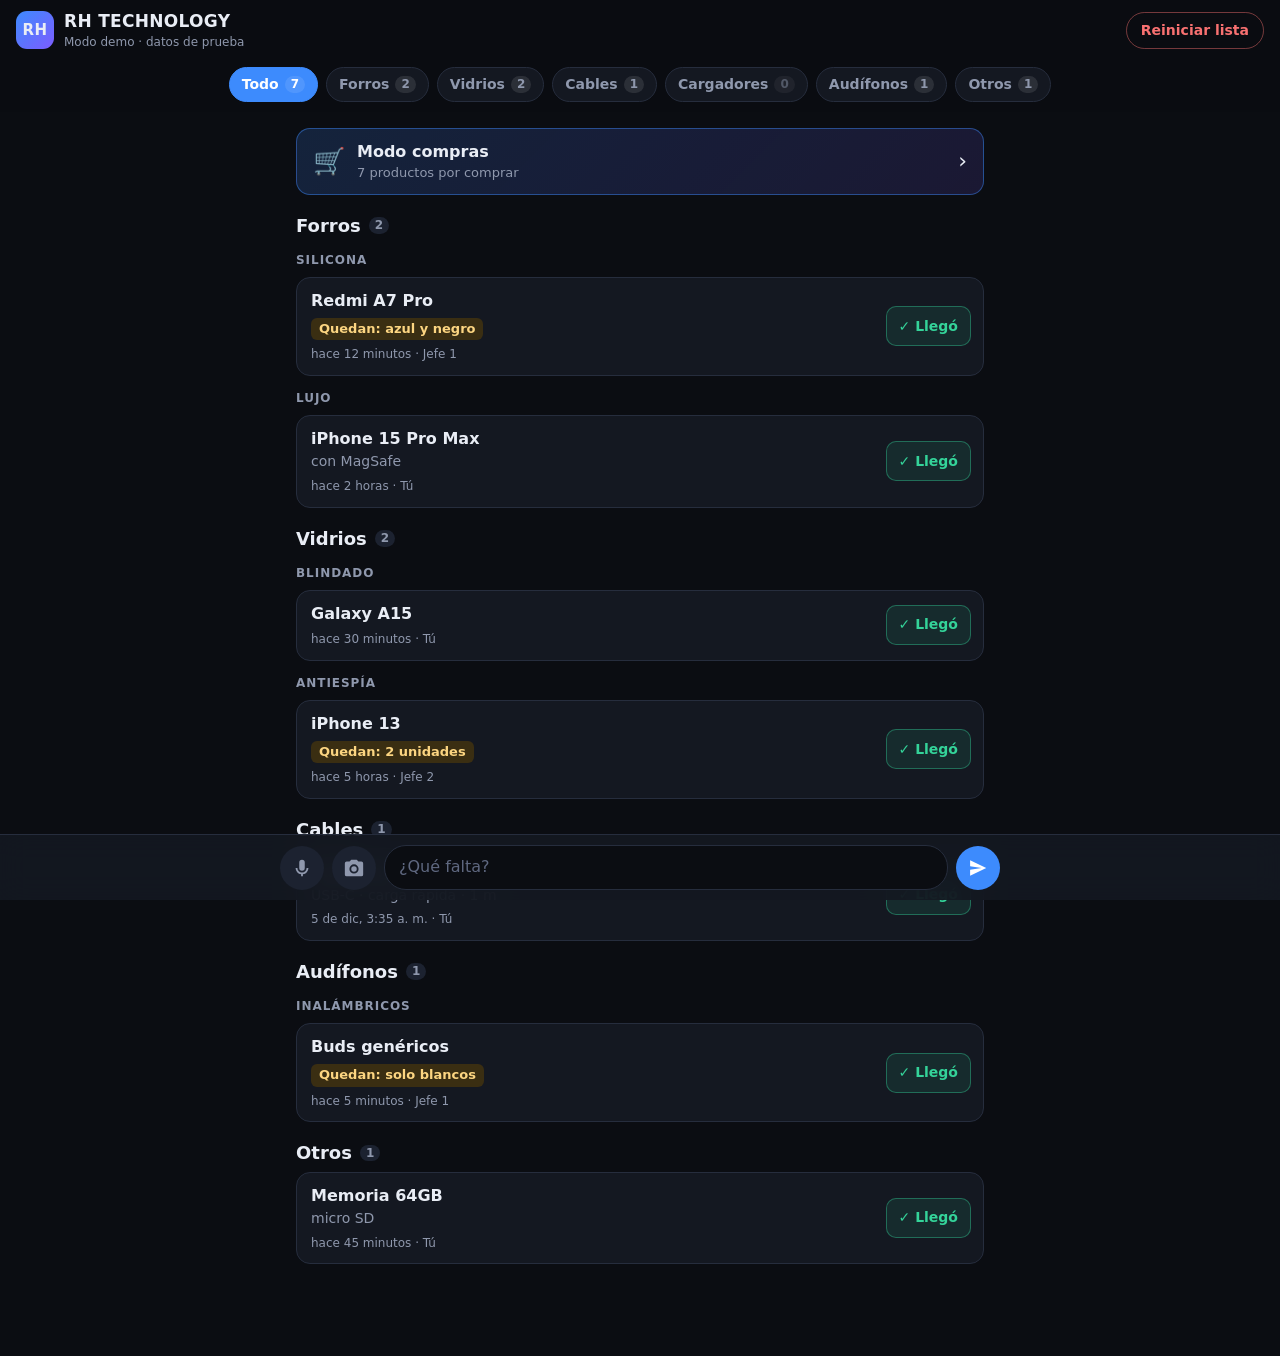
==== index.html @ 038ed88f "Fase 5: PWA instalable y publicación en GitHub Pages - manifest.json, iconos (192, 512, maskable, ap" ====
<!doctype html>
<html lang="es">
<head>
  <meta charset="utf-8">
  <!-- viewport-fit=cover permite usar toda la pantalla del iPhone (con notch) -->
  <meta name="viewport" content="width=device-width, initial-scale=1, viewport-fit=cover">
  <meta name="description" content="Lista de productos faltantes de RH TECHNOLOGY, Corozal (Sucre).">
  <meta name="theme-color" content="#0b0d12">
  <meta name="color-scheme" content="dark">
  <title>RH Faltantes</title>

  <!-- PWA: instalable en Android y en iPhone ("Agregar a pantalla de inicio") -->
  <link rel="manifest" href="manifest.json">
  <link rel="icon" href="icons/icono.svg" type="image/svg+xml">
  <link rel="apple-touch-icon" href="icons/apple-touch-icon.png">
  <meta name="mobile-web-app-capable" content="yes">
  <meta name="apple-mobile-web-app-capable" content="yes">
  <meta name="apple-mobile-web-app-title" content="RH Faltantes">
  <!-- Barra de estado transparente: el contenido llega hasta arriba (por eso usamos safe-area) -->
  <meta name="apple-mobile-web-app-status-bar-style" content="black-translucent">

  <link rel="stylesheet" href="css/styles.css">
</head>
<body data-vista="cargando" data-modo="lista">
  <!-- ───────── Pantalla de carga ───────── -->
  <div class="vista vista-cargando" aria-label="Cargando">
    <span class="marca-logo marca-logo-grande" aria-hidden="true">RH</span>
  </div>

  <!-- ───────── Pantalla de login ───────── -->
  <section class="vista vista-login" aria-labelledby="login-titulo">
    <form id="form-login" class="login-caja" novalidate>
      <span class="marca-logo marca-logo-grande" aria-hidden="true">RH</span>
      <h1 id="login-titulo" class="login-titulo">RH TECHNOLOGY</h1>
      <p class="login-sub">Lista de faltantes · Corozal, Sucre</p>

      <label class="campo">
        <span>Correo</span>
        <input type="email" id="login-email" autocomplete="username" inputmode="email"
               autocapitalize="none" spellcheck="false" required>
      </label>
      <label class="campo">
        <span>Contraseña</span>
        <input type="password" id="login-password" autocomplete="current-password" required>
      </label>

      <p id="login-error" class="login-error" role="alert"></p>
      <button type="submit" id="btn-login" class="btn btn-principal">Entrar</button>
    </form>
  </section>

  <!-- ───────── App ───────── -->
  <div class="vista vista-app">
  <!-- ───────── Encabezado (lista) ───────── -->
  <header class="encabezado encabezado-lista">
    <div class="marca">
      <span class="marca-logo" aria-hidden="true">RH</span>
      <div>
        <h1 class="marca-nombre">RH TECHNOLOGY</h1>
        <p class="marca-sub">
          <span id="usuario-nombre">Corozal, Sucre</span>
          <button type="button" id="btn-salir" class="btn-enlace" hidden>· Salir</button>
        </p>
      </div>
    </div>
    <button type="button" id="btn-reiniciar" class="btn btn-peligro-suave">
      Reiniciar lista
    </button>
  </header>

  <!-- ───────── Encabezado (modo compras) ───────── -->
  <header class="encabezado encabezado-compras">
    <div class="compras-titulo">
      <h1 class="marca-nombre">🛒 Modo compras</h1>
      <p class="marca-sub" id="compras-progreso" aria-live="polite"></p>
    </div>
    <button type="button" id="btn-terminar" class="btn btn-principal">Terminar</button>
    <div class="progreso" aria-hidden="true"><div class="progreso-barra" id="compras-barra"></div></div>
  </header>

  <!-- ───────── Pestañas de categorías (se llenan desde JS) ───────── -->
  <nav class="pestanas" id="pestanas" role="tablist" aria-label="Categorías"></nav>

  <!-- ───────── Lista de faltantes ───────── -->
  <main id="lista" class="lista" role="tabpanel" aria-live="polite"></main>

  <!-- ───────── Barra inferior para enviar ───────── -->
  <form id="barra" class="barra" autocomplete="off">
    <button type="button" id="btn-audio" class="btn-icono" aria-label="Grabar audio">
      <svg viewBox="0 0 24 24" aria-hidden="true"><path d="M12 15a3 3 0 0 0 3-3V6a3 3 0 1 0-6 0v6a3 3 0 0 0 3 3Zm5-3a5 5 0 0 1-10 0H5a7 7 0 0 0 6 6.92V21h2v-2.08A7 7 0 0 0 19 12h-2Z"/></svg>
    </button>

    <!-- El input de archivo va oculto; el <label> funciona como botón -->
    <button type="button" id="btn-cancelar-audio" class="btn-icono btn-cancelar" aria-label="Cancelar audio" hidden>
      <svg viewBox="0 0 24 24" aria-hidden="true"><path d="M18.3 5.7 12 12l6.3 6.3-1.4 1.4L10.6 13.4 4.3 19.7 2.9 18.3 9.2 12 2.9 5.7 4.3 4.3l6.3 6.3 6.3-6.3z"/></svg>
    </button>

    <label class="btn-icono" for="input-foto" id="btn-foto" aria-label="Tomar foto">
      <svg viewBox="0 0 24 24" aria-hidden="true"><path d="M9 3 7.17 5H4a2 2 0 0 0-2 2v12a2 2 0 0 0 2 2h16a2 2 0 0 0 2-2V7a2 2 0 0 0-2-2h-3.17L15 3H9Zm3 15a5 5 0 1 1 0-10 5 5 0 0 1 0 10Zm0-2a3 3 0 1 0 0-6 3 3 0 0 0 0 6Z"/></svg>
    </label>
    <input type="file" id="input-foto" accept="image/*" capture="environment" hidden>

    <label for="texto" class="solo-lectores">¿Qué falta?</label>
    <textarea id="texto" class="barra-texto" rows="1" enterkeyhint="send"
              placeholder="¿Qué falta?"></textarea>

    <button type="submit" id="btn-enviar" class="btn-icono btn-enviar" aria-label="Enviar">
      <svg viewBox="0 0 24 24" aria-hidden="true"><path d="M3.4 20.4 21 12 3.4 3.6 3.4 10l12.6 2-12.6 2z"/></svg>
    </button>
  </form>
  </div>

  <!-- ───────── Modal de confirmación propio (no usamos confirm()) ───────── -->
  <dialog id="modal" class="modal" aria-labelledby="modal-titulo" aria-describedby="modal-mensaje">
    <form method="dialog" class="modal-caja">
      <h2 id="modal-titulo" class="modal-titulo"></h2>
      <p id="modal-mensaje" class="modal-mensaje"></p>
      <div class="modal-botones">
        <button value="cancelar" class="btn btn-secundario" autofocus>Cancelar</button>
        <button value="aceptar" class="btn btn-peligro" id="modal-aceptar">Aceptar</button>
      </div>
    </form>
  </dialog>

  <!-- Mensajes cortos (toasts). aria-live hace que los lectores de pantalla los lean -->
  <div id="toast" class="toast" role="status" aria-live="polite"></div>

  <script type="module" src="js/app.js"></script>
</body>
</html>
---- css/styles.css ----
/* ─────────────────────────────────────────────────────────────
   RH TECHNOLOGY · Faltantes
   Mobile-first: los estilos base son para celular; los @media
   de abajo solo ajustan pantallas más grandes.
   ───────────────────────────────────────────────────────────── */

/* 1. Variables de diseño (tokens) ------------------------------ */
:root {
  --fondo: #0b0d12;
  --superficie: #141821;
  --superficie-2: #1c2230;
  --borde: #262d3d;
  --texto: #e9edf5;
  --texto-suave: #8f98ad;
  --acento: #3d8bfd;
  --acento-texto: #ffffff;
  --exito: #34d399;
  --peligro: #f87171;
  --aviso-fondo: #3a2e12;
  --aviso-texto: #fcd581;

  --radio: 14px;
  --radio-sm: 10px;
  --sombra: 0 8px 24px rgb(0 0 0 / 0.35);

  /* Zonas seguras del iPhone (notch y barra de inicio) */
  --seguro-arriba: env(safe-area-inset-top, 0px);
  --seguro-abajo: env(safe-area-inset-bottom, 0px);
  --seguro-izq: env(safe-area-inset-left, 0px);
  --seguro-der: env(safe-area-inset-right, 0px);
  --margen-x: 16px;

  --alto-barra: 64px;
  color-scheme: dark;
}

/* 2. Base ------------------------------------------------------ */
*, *::before, *::after { box-sizing: border-box; }

html { -webkit-text-size-adjust: 100%; }

body {
  margin: 0;
  min-height: 100dvh;
  background: var(--fondo);
  color: var(--texto);
  font-family: system-ui, -apple-system, "Segoe UI", Roboto, sans-serif;
  font-size: 16px;
  line-height: 1.4;
  -webkit-tap-highlight-color: transparent;
}

button, input, textarea { font: inherit; color: inherit; }
button { cursor: pointer; }
svg { width: 22px; height: 22px; fill: currentColor; }

:focus-visible { outline: 2px solid var(--acento); outline-offset: 2px; }

.solo-lectores {
  position: absolute; width: 1px; height: 1px; padding: 0; margin: -1px;
  overflow: hidden; clip: rect(0 0 0 0); white-space: nowrap; border: 0;
}

/* Vistas: solo se muestra la que indica <body data-vista="..."> */
.vista { display: none; }
body[data-vista="cargando"] .vista-cargando,
body[data-vista="login"] .vista-login { display: grid; }
body[data-vista="app"] .vista-app { display: block; }

.vista-cargando { min-height: 100dvh; place-items: center; }
.vista-cargando .marca-logo { animation: latir 1.2s ease-in-out infinite; }
@keyframes latir { 50% { opacity: 0.5; transform: scale(0.94); } }

/* 3. Botones --------------------------------------------------- */
.btn {
  border: 1px solid transparent;
  border-radius: 999px;
  padding: 8px 14px;
  font-size: 14px;
  font-weight: 600;
  background: var(--superficie-2);
  transition: transform 0.1s, background 0.2s;
}
.btn:active { transform: scale(0.97); }
.btn-secundario { background: var(--superficie-2); border-color: var(--borde); }
.btn-principal { background: var(--acento); color: var(--acento-texto); }
.btn-principal:disabled { opacity: 0.6; }
.btn-enlace {
  padding: 0; border: 0; background: none;
  color: var(--acento); font-size: inherit; font-weight: 600;
}
.btn-peligro { background: var(--peligro); color: #1a0505; }
.btn-peligro-suave {
  background: transparent;
  border-color: rgb(248 113 113 / 0.45);
  color: var(--peligro);
}

.btn-icono {
  flex: none;
  display: grid;
  place-items: center;
  width: 44px;               /* 44px = tamaño táctil mínimo recomendado por Apple */
  height: 44px;
  border: 0;
  border-radius: 50%;
  background: var(--superficie-2);
  color: var(--texto-suave);
  cursor: pointer;
}
.btn-icono:active { transform: scale(0.94); }
.btn-enviar { background: var(--acento); color: var(--acento-texto); }
.btn-enviar:disabled { opacity: 0.5; }
.btn-enviar.cargando svg { animation: girar 0.9s linear infinite; }

@keyframes girar { to { transform: rotate(360deg); } }

/* 4. Encabezado ------------------------------------------------ */
.encabezado {
  position: sticky;
  top: 0;
  z-index: 10;
  display: flex;
  align-items: center;
  justify-content: space-between;
  gap: 12px;
  padding: calc(10px + var(--seguro-arriba))
           calc(var(--margen-x) + var(--seguro-der))
           10px
           calc(var(--margen-x) + var(--seguro-izq));
  background: rgb(11 13 18 / 0.88);
  backdrop-filter: blur(12px);
  -webkit-backdrop-filter: blur(12px);
}

.marca { display: flex; align-items: center; gap: 10px; min-width: 0; }
.marca-logo {
  display: grid; place-items: center;
  width: 38px; height: 38px; flex: none;
  border-radius: 11px;
  background: linear-gradient(135deg, #3d8bfd, #7c5cff);
  font-weight: 800; font-size: 15px; letter-spacing: 0.5px;
}
.marca-nombre { margin: 0; font-size: 17px; font-weight: 800; letter-spacing: 0.3px; }
.marca-sub { margin: 0; font-size: 12px; color: var(--texto-suave); }

/* Login ------------------------------------------------------- */
.vista-login {
  min-height: 100dvh;
  place-items: center;
  padding: calc(24px + var(--seguro-arriba)) calc(var(--margen-x) + var(--seguro-der))
           calc(24px + var(--seguro-abajo)) calc(var(--margen-x) + var(--seguro-izq));
}
.login-caja {
  display: grid;
  gap: 14px;
  width: min(100%, 360px);
  justify-items: center;
  text-align: center;
}
.marca-logo-grande { width: 64px; height: 64px; border-radius: 18px; font-size: 24px; }
.login-titulo { margin: 4px 0 0; font-size: 24px; letter-spacing: 0.4px; }
.login-sub { margin: -8px 0 8px; color: var(--texto-suave); }
.campo { display: grid; gap: 6px; width: 100%; text-align: left; font-size: 14px; color: var(--texto-suave); }
.campo input {
  width: 100%;
  min-height: 48px;
  padding: 0 14px;
  border: 1px solid var(--borde);
  border-radius: 12px;
  background: var(--superficie);
  color: var(--texto);
  font-size: 16px;
}
.campo input:focus { border-color: var(--acento); outline: none; }
.login-error { min-height: 1.4em; margin: 0; color: var(--peligro); font-size: 14px; }
.login-caja .btn-principal { width: 100%; min-height: 48px; font-size: 16px; border-radius: 12px; }

/* 5. Pestañas -------------------------------------------------- */
.pestanas {
  position: sticky;
  top: calc(58px + var(--seguro-arriba));
  z-index: 9;
  display: flex;
  gap: 8px;
  overflow-x: auto;
  padding: 6px calc(var(--margen-x) + var(--seguro-der)) 10px calc(var(--margen-x) + var(--seguro-izq));
  background: rgb(11 13 18 / 0.88);
  backdrop-filter: blur(12px);
  -webkit-backdrop-filter: blur(12px);
  scrollbar-width: none;
  scroll-snap-type: x proximity;
}
.pestanas::-webkit-scrollbar { display: none; }

.pestana {
  flex: none;
  display: flex;
  align-items: center;
  gap: 6px;
  padding: 7px 12px;
  border: 1px solid var(--borde);
  border-radius: 999px;
  background: var(--superficie);
  color: var(--texto-suave);
  font-size: 14px;
  font-weight: 600;
  scroll-snap-align: start;
}
.pestana[aria-selected="true"] {
  background: var(--acento);
  border-color: var(--acento);
  color: var(--acento-texto);
}
.contador {
  min-width: 20px;
  padding: 0 6px;
  border-radius: 999px;
  background: rgb(255 255 255 / 0.1);
  font-size: 12px;
  text-align: center;
}
.contador.vacio { opacity: 0.5; }

/* 6. Lista y tarjetas ----------------------------------------- */
.lista {
  padding: 4px calc(var(--margen-x) + var(--seguro-der))
           calc(var(--alto-barra) + var(--seguro-abajo) + 28px)
           calc(var(--margen-x) + var(--seguro-izq));
  max-width: 720px;
  margin: 0 auto;
}

.seccion { margin-top: 18px; }
.seccion-titulo {
  display: flex; align-items: center; gap: 8px;
  margin: 0 0 6px;
  font-size: 18px;
}
.seccion-titulo .contador { background: var(--superficie-2); color: var(--texto-suave); }

.grupo-titulo {
  margin: 14px 0 8px;
  font-size: 12px;
  font-weight: 700;
  letter-spacing: 0.08em;
  text-transform: uppercase;
  color: var(--texto-suave);
}

.tarjetas { display: grid; gap: 10px; margin: 0; padding: 0; list-style: none; }

.tarjeta {
  display: flex;
  align-items: center;
  gap: 12px;
  padding: 12px 12px 12px 14px;
  border: 1px solid var(--borde);
  border-radius: var(--radio);
  background: var(--superficie);
}
.tarjeta.nueva { animation: aparecer 0.3s ease-out; }
.tarjeta.saliendo { animation: salir 0.25s ease-in forwards; }

.tarjeta-info { flex: 1; min-width: 0; }
.tarjeta-modelo { margin: 0; font-size: 16px; font-weight: 700; overflow-wrap: anywhere; }
.tarjeta-detalle { margin: 2px 0 0; color: var(--texto-suave); font-size: 14px; overflow-wrap: anywhere; }
.etiqueta-quedan {
  display: inline-block;
  margin-top: 6px;
  padding: 2px 8px;
  border-radius: 6px;
  background: var(--aviso-fondo);
  color: var(--aviso-texto);
  font-size: 13px;
  font-weight: 600;
}
.tarjeta-meta { margin: 6px 0 0; color: var(--texto-suave); font-size: 12px; }

.btn-llego {
  flex: none;
  min-height: 40px;
  padding: 0 12px;
  border: 1px solid rgb(52 211 153 / 0.4);
  border-radius: var(--radio-sm);
  background: rgb(52 211 153 / 0.1);
  color: var(--exito);
  font-weight: 700;
  font-size: 14px;
}
.btn-llego:active { background: rgb(52 211 153 / 0.25); }

@keyframes aparecer { from { opacity: 0; transform: translateY(6px); } }
@keyframes salir { to { opacity: 0; transform: translateX(40px); } }

/* Estado vacío */
.vacio-estado {
  display: grid;
  justify-items: center;
  gap: 6px;
  margin-top: 12vh;
  padding: 0 24px;
  text-align: center;
  color: var(--texto-suave);
}
.vacio-icono { font-size: 52px; line-height: 1; }
.vacio-titulo { margin: 8px 0 0; color: var(--texto); font-size: 20px; }
.vacio-texto { margin: 0; max-width: 32ch; }

/* Etiquetas de estado */
.etiqueta + .etiqueta { margin-left: 6px; }
.etiqueta-comprado, .etiqueta-no-hay {
  display: inline-block;
  margin-top: 6px;
  padding: 2px 8px;
  border-radius: 6px;
  font-size: 13px;
  font-weight: 600;
}
.etiqueta-comprado { background: rgb(52 211 153 / 0.14); color: var(--exito); }
.etiqueta-no-hay { background: rgb(248 113 113 / 0.14); color: var(--peligro); }
.tarjeta.es-comprado { border-color: rgb(52 211 153 / 0.35); }

/* Botón grande para entrar al modo compras */
.btn-ir-compras {
  display: flex;
  align-items: center;
  gap: 12px;
  width: 100%;
  margin-top: 12px;
  padding: 12px 16px;
  border: 1px solid rgb(61 139 253 / 0.45);
  border-radius: var(--radio);
  background: linear-gradient(135deg, rgb(61 139 253 / 0.18), rgb(124 92 255 / 0.14));
  text-align: left;
  font-size: 22px;
}
.btn-ir-compras-icono { font-size: 26px; }
.btn-ir-compras-texto { flex: 1; display: grid; }
.btn-ir-compras-texto strong { font-size: 16px; }
.btn-ir-compras-texto small { font-size: 13px; color: var(--texto-suave); }

/* 7. Modo compras ---------------------------------------------- */
.encabezado-compras { display: none; flex-wrap: wrap; }
body[data-modo="compras"] .encabezado-lista,
body[data-modo="compras"] .pestanas,
body[data-modo="compras"] .barra { display: none; }
body[data-modo="compras"] .encabezado-compras { display: flex; }
body[data-modo="compras"] .lista { padding-bottom: calc(32px + var(--seguro-abajo)); }

.compras-titulo { min-width: 0; }
.encabezado-compras .btn-principal { padding: 10px 18px; font-size: 15px; }
.progreso {
  flex-basis: 100%;
  height: 6px;
  border-radius: 999px;
  background: var(--superficie-2);
  overflow: hidden;
}
.progreso-barra {
  width: 0;
  height: 100%;
  border-radius: inherit;
  background: var(--exito);
  transition: width 0.3s;
}

.tarjeta-compra { flex-wrap: wrap; }
.botones-compra { display: flex; gap: 8px; width: 100%; }
.btn-comprado, .btn-no-hay {
  flex: 1;
  min-height: 46px;
  border-radius: var(--radio-sm);
  font-weight: 700;
  font-size: 15px;
}
.btn-comprado { border: 0; background: var(--exito); color: #04261a; }
.btn-no-hay { border: 1px solid rgb(248 113 113 / 0.5); background: transparent; color: var(--peligro); }
.btn-comprado:active, .btn-no-hay:active { transform: scale(0.97); }

.seccion-resuelta .tarjeta { opacity: 0.75; }
.resuelta-carrito .seccion-titulo { color: var(--exito); }
.resuelta-no-hay .seccion-titulo { color: var(--peligro); }
.btn-deshacer {
  flex: none;
  min-height: 40px;
  padding: 0 12px;
  border: 1px solid var(--borde);
  border-radius: var(--radio-sm);
  background: var(--superficie-2);
  color: var(--texto-suave);
  font-weight: 600;
  font-size: 14px;
}
.vacio-compras { margin-top: 8vh; }

/* 8. Barra inferior ------------------------------------------- */
.barra {
  position: fixed;
  left: 0; right: 0; bottom: 0;
  z-index: 20;
  display: flex;
  align-items: flex-end;
  gap: 8px;
  padding: 10px calc(12px + var(--seguro-der)) calc(10px + var(--seguro-abajo)) calc(12px + var(--seguro-izq));
  border-top: 1px solid var(--borde);
  background: rgb(20 24 33 / 0.92);
  backdrop-filter: blur(14px);
  -webkit-backdrop-filter: blur(14px);
}
.barra-texto {
  flex: 1;
  min-width: 0;
  min-height: 44px;
  max-height: 120px;
  padding: 11px 14px;
  border: 1px solid var(--borde);
  border-radius: 22px;
  background: var(--fondo);
  font-size: 16px;            /* 16px evita el zoom automático de Safari en iPhone */
  line-height: 1.3;
  resize: none;
}
.barra-texto::placeholder { color: #5f6880; }

/* Grabando audio: el micrófono se pone rojo y late */
body.grabando #btn-audio {
  background: var(--peligro);
  color: #1a0505;
  animation: halo 1.2s ease-out infinite;
}
@keyframes halo {
  from { box-shadow: 0 0 0 0 rgb(248 113 113 / 0.6); }
  to { box-shadow: 0 0 0 12px rgb(248 113 113 / 0); }
}
body.grabando #btn-foto { display: none; }
body.grabando .barra-texto::placeholder { color: var(--peligro); }
.btn-cancelar[hidden] { display: none; }

/* 9. Modal ----------------------------------------------------- */
.modal {
  width: min(92vw, 380px);
  padding: 0;
  border: 1px solid var(--borde);
  border-radius: 18px;
  background: var(--superficie);
  color: var(--texto);
  box-shadow: var(--sombra);
}
.modal::backdrop { background: rgb(0 0 0 / 0.6); backdrop-filter: blur(2px); }
.modal[open] { animation: aparecer 0.2s ease-out; }
.modal-caja { padding: 20px; }
.modal-titulo { margin: 0 0 6px; font-size: 19px; }
.modal-mensaje { margin: 0 0 20px; color: var(--texto-suave); }
.modal-botones { display: flex; gap: 10px; justify-content: flex-end; }
.modal-botones .btn { padding: 10px 18px; font-size: 15px; }

/* 10. Toast ----------------------------------------------------- */
.toast {
  position: fixed;
  left: 50%;
  bottom: calc(var(--alto-barra) + var(--seguro-abajo) + 18px);
  z-index: 30;
  max-width: min(92vw, 460px);
  padding: 10px 16px;
  border: 1px solid var(--borde);
  border-radius: 12px;
  background: var(--superficie-2);
  box-shadow: var(--sombra);
  font-size: 14px;
  opacity: 0;
  pointer-events: none;
  transform: translate(-50%, 10px);
  transition: opacity 0.2s, transform 0.2s;
}
.toast.visible { opacity: 1; transform: translate(-50%, 0); }

/* 11. Pantallas grandes ---------------------------------------- */
@media (min-width: 720px) {
  .pestanas { justify-content: center; }
  .barra { padding-left: calc(50% - 360px); padding-right: calc(50% - 360px); }
}

/* Respeta a quien desactiva animaciones en su teléfono */
@media (prefers-reduced-motion: reduce) {
  *, *::before, *::after { animation: none !important; transition: none !important; }
}
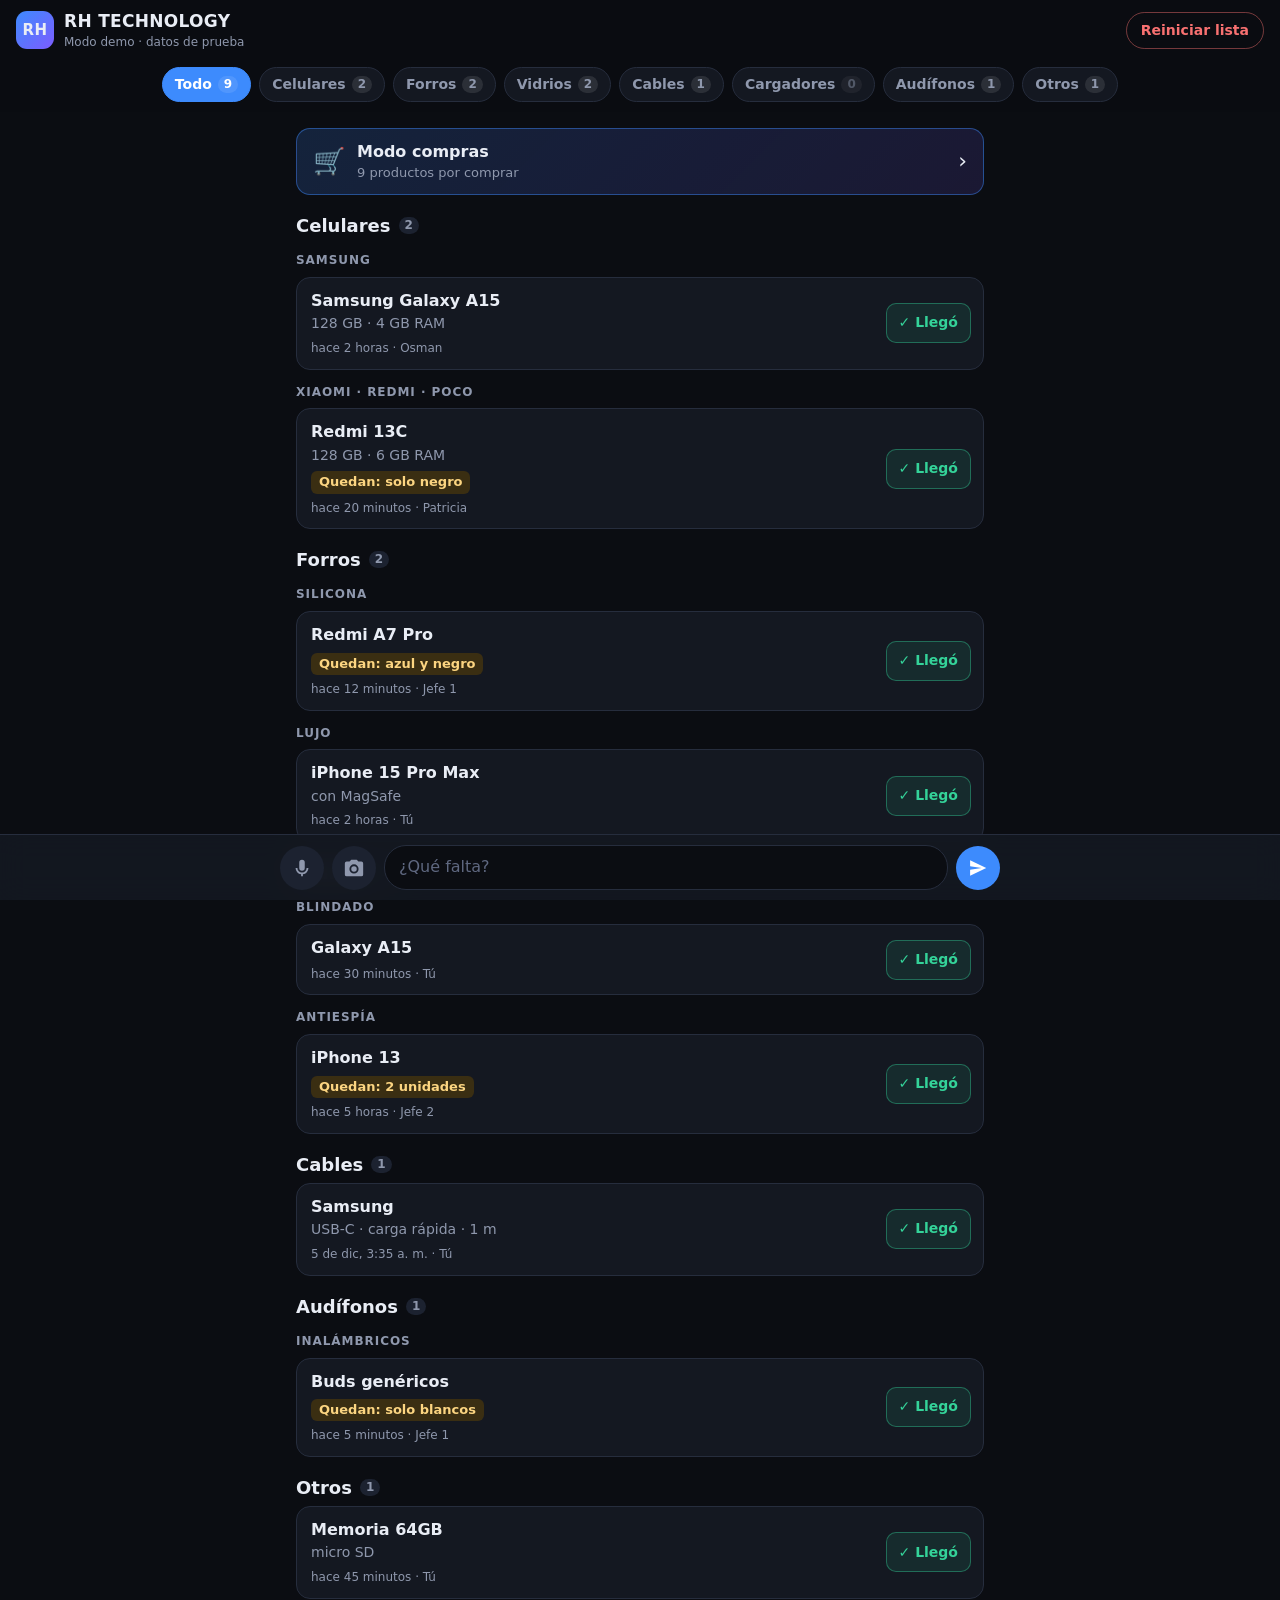
==== commit 37f206e8: "Confirmación en "Llegó" y Modo compras con "Guardar cambios" - "✓ Llegó" pide confirmación antes de " ====
--- a/index.html
+++ b/index.html
@@ -110,6 +110,12 @@
   </form>
   </div>
 
+  <!-- ───────── Barra inferior del Modo compras ───────── -->
+  <div class="barra-compras">
+    <span id="compras-sin-guardar" class="barra-compras-texto" aria-live="polite"></span>
+    <button type="button" id="btn-guardar-compras" class="btn btn-exito" disabled>Guardar cambios</button>
+  </div>
+
   <!-- ───────── Modal de confirmación propio (no usamos confirm()) ───────── -->
   <dialog id="modal" class="modal" aria-labelledby="modal-titulo" aria-describedby="modal-mensaje">
     <form method="dialog" class="modal-caja">
--- a/css/styles.css
+++ b/css/styles.css
@@ -340,13 +340,43 @@
 .btn-ir-compras-texto strong { font-size: 16px; }
 .btn-ir-compras-texto small { font-size: 13px; color: var(--texto-suave); }
 
+/* Aviso de instalar */
+.aviso-instalar {
+  display: flex;
+  align-items: stretch;
+  margin-top: 12px;
+  border: 1px solid rgb(52 211 153 / 0.4);
+  border-radius: var(--radio);
+  background: rgb(52 211 153 / 0.08);
+}
+.aviso-instalar-boton {
+  flex: 1;
+  display: flex;
+  align-items: center;
+  gap: 12px;
+  padding: 12px 4px 12px 16px;
+  border: 0;
+  background: none;
+  text-align: left;
+}
+.aviso-instalar-icono { font-size: 26px; }
+.aviso-instalar-cerrar {
+  width: 44px;
+  border: 0;
+  background: none;
+  color: var(--texto-suave);
+  font-size: 16px;
+}
+.modal-mensaje { white-space: pre-line; }
+.modal-botones button[hidden] { display: none; }
+
 /* 7. Modo compras ---------------------------------------------- */
 .encabezado-compras { display: none; flex-wrap: wrap; }
 body[data-modo="compras"] .encabezado-lista,
 body[data-modo="compras"] .pestanas,
 body[data-modo="compras"] .barra { display: none; }
 body[data-modo="compras"] .encabezado-compras { display: flex; }
-body[data-modo="compras"] .lista { padding-bottom: calc(32px + var(--seguro-abajo)); }
+body[data-modo="compras"] .lista { padding-bottom: calc(96px + var(--seguro-abajo)); }
 
 .compras-titulo { min-width: 0; }
 .encabezado-compras .btn-principal { padding: 10px 18px; font-size: 15px; }
@@ -374,8 +404,37 @@
   font-weight: 700;
   font-size: 15px;
 }
-.btn-comprado { border: 0; background: var(--exito); color: #04261a; }
+.btn-comprado { border: 1px solid rgb(52 211 153 / 0.5); background: transparent; color: var(--exito); }
 .btn-no-hay { border: 1px solid rgb(248 113 113 / 0.5); background: transparent; color: var(--peligro); }
+/* Botón marcado (aria-pressed): relleno. Tocar de nuevo lo desmarca */
+.btn-comprado[aria-pressed="true"] { background: var(--exito); border-color: var(--exito); color: #04261a; }
+.btn-no-hay[aria-pressed="true"] { background: var(--peligro); border-color: var(--peligro); color: #1a0505; }
+.tarjeta.marca-comprado { border-color: rgb(52 211 153 / 0.6); background: rgb(52 211 153 / 0.07); }
+.tarjeta.marca-no-hay { border-color: rgb(248 113 113 / 0.6); background: rgb(248 113 113 / 0.07); }
+.etiqueta-sin-guardar {
+  display: inline-block; margin: 0 0 4px; padding: 2px 8px; border-radius: 6px;
+  background: rgb(61 139 253 / 0.15); color: var(--acento); font-size: 12px; font-weight: 700;
+}
+.tarjeta-compra > .etiqueta { margin-left: 0; }
+
+/* Barra inferior del Modo compras con "Guardar cambios" */
+.barra-compras { display: none; }
+body[data-modo="compras"] .barra-compras {
+  position: fixed;
+  left: 0; right: 0; bottom: 0;
+  z-index: 20;
+  display: flex;
+  align-items: center;
+  gap: 12px;
+  padding: 10px calc(16px + var(--seguro-der)) calc(10px + var(--seguro-abajo)) calc(16px + var(--seguro-izq));
+  border-top: 1px solid var(--borde);
+  background: rgb(20 24 33 / 0.95);
+  backdrop-filter: blur(14px);
+  -webkit-backdrop-filter: blur(14px);
+}
+.barra-compras-texto { flex: 1; color: var(--texto-suave); font-size: 14px; }
+.btn-exito { background: var(--exito); color: #04261a; padding: 12px 20px; font-size: 15px; }
+.btn-exito:disabled { background: var(--superficie-2); color: var(--texto-suave); }
 .btn-comprado:active, .btn-no-hay:active { transform: scale(0.97); }
 
 .seccion-resuelta .tarjeta { opacity: 0.75; }
@@ -475,6 +534,24 @@
 }
 .toast.visible { opacity: 1; transform: translate(-50%, 0); }
 
+/* Panel de diagnóstico (?debug) */
+.panel-debug {
+  position: fixed;
+  left: 8px; right: 8px; top: calc(8px + var(--seguro-arriba));
+  z-index: 100;
+  max-height: 40vh;
+  overflow: auto;
+  margin: 0;
+  padding: 8px;
+  border: 1px solid var(--peligro);
+  border-radius: 8px;
+  background: rgb(0 0 0 / 0.88);
+  color: #a7f3d0;
+  font: 11px/1.4 ui-monospace, Menlo, monospace;
+  white-space: pre-wrap;
+  pointer-events: none;
+}
+
 /* 11. Pantallas grandes ---------------------------------------- */
 @media (min-width: 720px) {
   .pestanas { justify-content: center; }
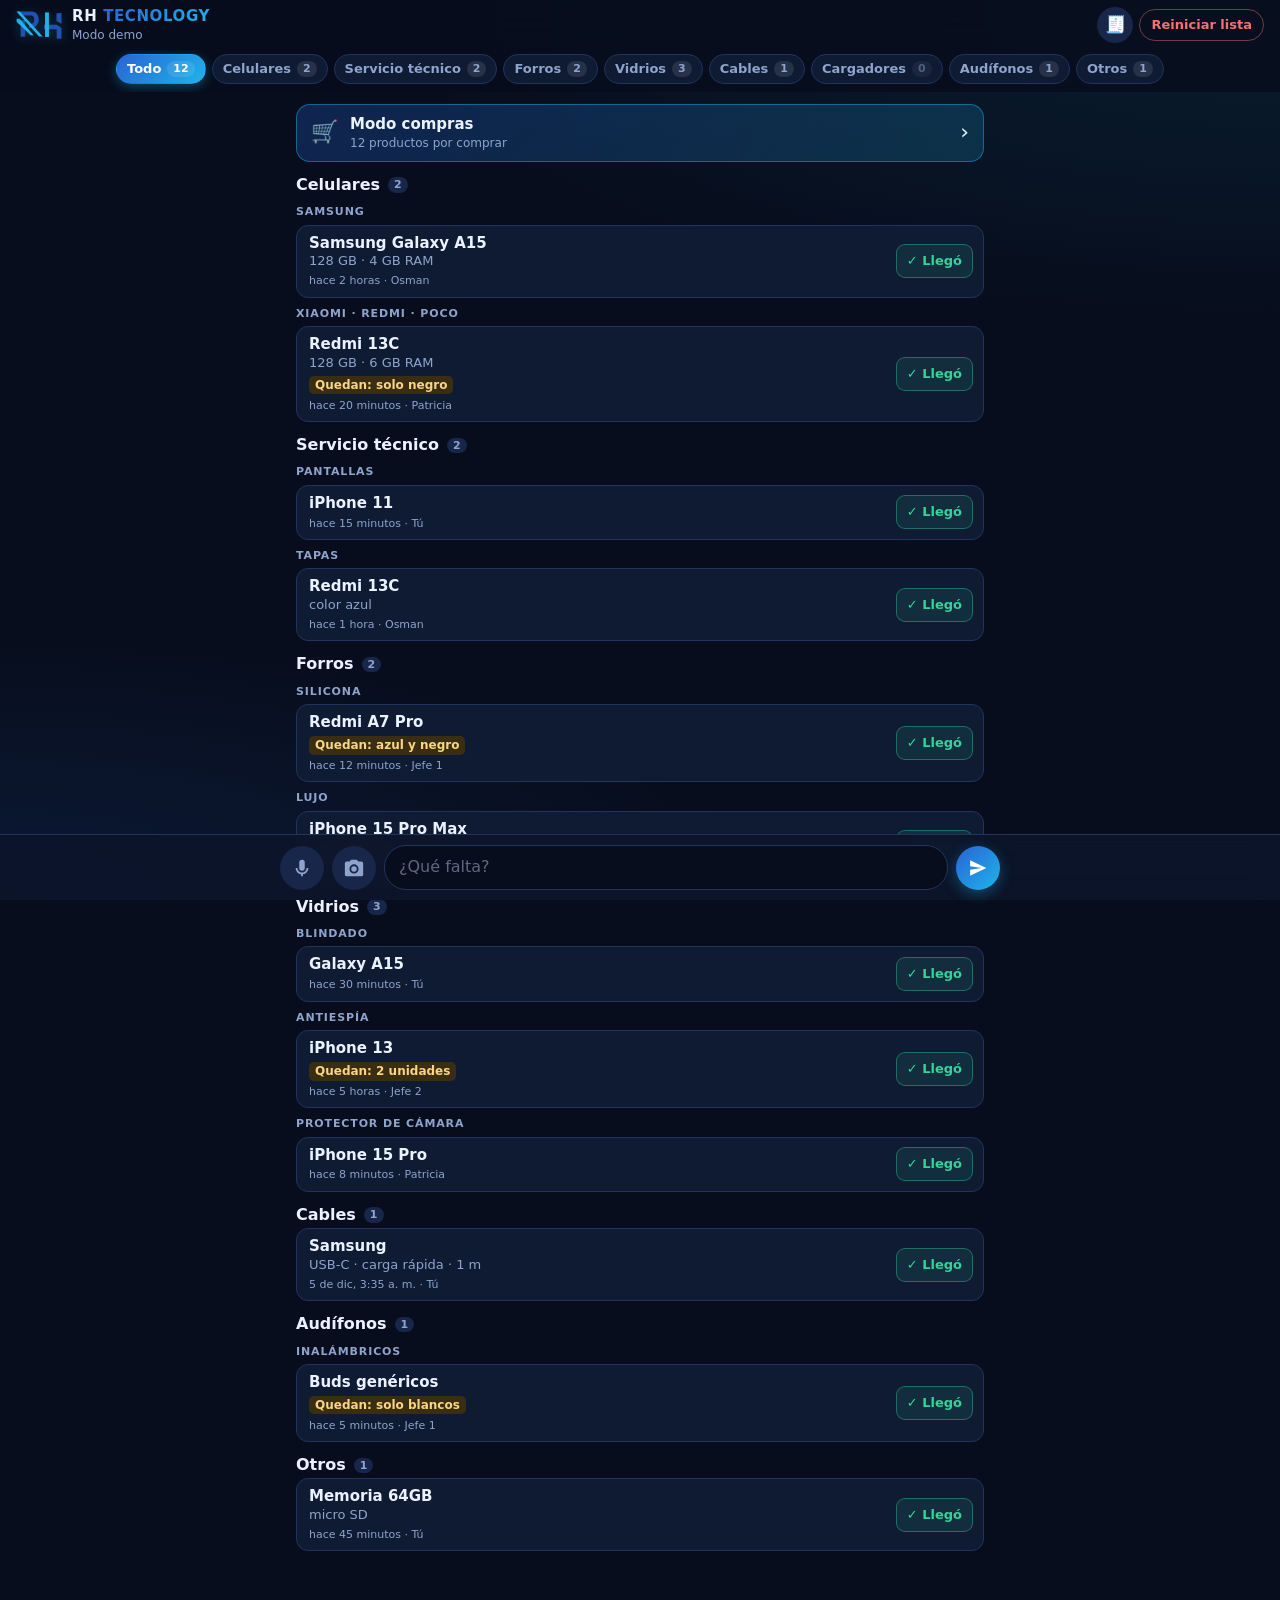
==== commit 653c9e79: "Servicio técnico, facturas en PDF, Modo compras ágil, logo y diseño compacto - Categoría Servicio té" ====
--- a/index.html
+++ b/index.html
@@ -4,14 +4,14 @@
   <meta charset="utf-8">
   <!-- viewport-fit=cover permite usar toda la pantalla del iPhone (con notch) -->
   <meta name="viewport" content="width=device-width, initial-scale=1, viewport-fit=cover">
-  <meta name="description" content="Lista de productos faltantes de RH TECHNOLOGY, Corozal (Sucre).">
-  <meta name="theme-color" content="#0b0d12">
+  <meta name="description" content="Lista de productos faltantes de RH TECNOLOGY, Corozal (Sucre).">
+  <meta name="theme-color" content="#070d1c">
   <meta name="color-scheme" content="dark">
   <title>RH Faltantes</title>
 
   <!-- PWA: instalable en Android y en iPhone ("Agregar a pantalla de inicio") -->
   <link rel="manifest" href="manifest.json">
-  <link rel="icon" href="icons/icono.svg" type="image/svg+xml">
+  <link rel="icon" href="icons/logo-rh.svg" type="image/svg+xml">
   <link rel="apple-touch-icon" href="icons/apple-touch-icon.png">
   <meta name="mobile-web-app-capable" content="yes">
   <meta name="apple-mobile-web-app-capable" content="yes">
@@ -24,14 +24,14 @@
 <body data-vista="cargando" data-modo="lista">
   <!-- ───────── Pantalla de carga ───────── -->
   <div class="vista vista-cargando" aria-label="Cargando">
-    <span class="marca-logo marca-logo-grande" aria-hidden="true">RH</span>
+    <img src="icons/logo.webp" alt="" class="cargando-logo" width="180" height="126">
   </div>
 
   <!-- ───────── Pantalla de login ───────── -->
   <section class="vista vista-login" aria-labelledby="login-titulo">
     <form id="form-login" class="login-caja" novalidate>
-      <span class="marca-logo marca-logo-grande" aria-hidden="true">RH</span>
-      <h1 id="login-titulo" class="login-titulo">RH TECHNOLOGY</h1>
+      <img src="icons/logo.webp" alt="" class="login-logo" width="216" height="152">
+      <h1 id="login-titulo" class="solo-lectores">RH TECNOLOGY</h1>
       <p class="login-sub">Lista de faltantes · Corozal, Sucre</p>
 
       <label class="campo">
@@ -54,18 +54,19 @@
   <!-- ───────── Encabezado (lista) ───────── -->
   <header class="encabezado encabezado-lista">
     <div class="marca">
-      <span class="marca-logo" aria-hidden="true">RH</span>
+      <img src="icons/logo-rh.svg" alt="" class="marca-img" width="46" height="29">
       <div>
-        <h1 class="marca-nombre">RH TECHNOLOGY</h1>
+        <h1 class="marca-nombre">RH <span class="marca-celeste">TECNOLOGY</span></h1>
         <p class="marca-sub">
           <span id="usuario-nombre">Corozal, Sucre</span>
           <button type="button" id="btn-salir" class="btn-enlace" hidden>· Salir</button>
         </p>
       </div>
     </div>
-    <button type="button" id="btn-reiniciar" class="btn btn-peligro-suave">
-      Reiniciar lista
-    </button>
+    <div class="encabezado-acciones">
+      <button type="button" id="btn-facturas" class="btn-icono btn-facturas" aria-label="Facturas de compras" title="Facturas de compras">🧾</button>
+      <button type="button" id="btn-reiniciar" class="btn btn-peligro-suave">Reiniciar lista</button>
+    </div>
   </header>
 
   <!-- ───────── Encabezado (modo compras) ───────── -->
@@ -74,8 +75,17 @@
       <h1 class="marca-nombre">🛒 Modo compras</h1>
       <p class="marca-sub" id="compras-progreso" aria-live="polite"></p>
     </div>
-    <button type="button" id="btn-terminar" class="btn btn-principal">Terminar</button>
+    <button type="button" id="btn-salir-compras" class="btn btn-secundario">Salir</button>
     <div class="progreso" aria-hidden="true"><div class="progreso-barra" id="compras-barra"></div></div>
+  </header>
+
+  <!-- ───────── Encabezado (facturas) ───────── -->
+  <header class="encabezado encabezado-facturas">
+    <div class="compras-titulo">
+      <h1 class="marca-nombre">🧾 Facturas de compras</h1>
+      <p class="marca-sub">Historial de cada salida de compras</p>
+    </div>
+    <button type="button" id="btn-volver" class="btn btn-secundario">Volver</button>
   </header>
 
   <!-- ───────── Pestañas de categorías (se llenan desde JS) ───────── -->
@@ -112,8 +122,8 @@
 
   <!-- ───────── Barra inferior del Modo compras ───────── -->
   <div class="barra-compras">
-    <span id="compras-sin-guardar" class="barra-compras-texto" aria-live="polite"></span>
-    <button type="button" id="btn-guardar-compras" class="btn btn-exito" disabled>Guardar cambios</button>
+    <span id="compras-resumen" class="barra-compras-texto" aria-live="polite"></span>
+    <button type="button" id="btn-terminar-compra" class="btn btn-exito">Terminar compra</button>
   </div>
 
   <!-- ───────── Modal de confirmación propio (no usamos confirm()) ───────── -->
--- a/css/styles.css
+++ b/css/styles.css
@@ -6,14 +6,18 @@
 
 /* 1. Variables de diseño (tokens) ------------------------------ */
 :root {
-  --fondo: #0b0d12;
-  --superficie: #141821;
-  --superficie-2: #1c2230;
-  --borde: #262d3d;
-  --texto: #e9edf5;
-  --texto-suave: #8f98ad;
-  --acento: #3d8bfd;
-  --acento-texto: #ffffff;
+  /* Colores del logo RH TECNOLOGY: azul #2152B0 y celeste #1EB4EA */
+  --marca-azul: #2152b0;
+  --marca-celeste: #1eb4ea;
+  --degradado: linear-gradient(135deg, #2a63d4 0%, #1eb4ea 100%);
+  --fondo: #070d1c;
+  --superficie: #0f1a33;
+  --superficie-2: #172649;
+  --borde: #22345e;
+  --texto: #eaf2ff;
+  --texto-suave: #8ea4cc;
+  --acento: #1eb4ea;
+  --acento-texto: #04121f;
   --exito: #34d399;
   --peligro: #f87171;
   --aviso-fondo: #3a2e12;
@@ -128,7 +132,7 @@
            calc(var(--margen-x) + var(--seguro-der))
            10px
            calc(var(--margen-x) + var(--seguro-izq));
-  background: rgb(11 13 18 / 0.88);
+  background: rgb(7 13 28 / 0.88);
   backdrop-filter: blur(12px);
   -webkit-backdrop-filter: blur(12px);
 }
@@ -185,7 +189,7 @@
   gap: 8px;
   overflow-x: auto;
   padding: 6px calc(var(--margen-x) + var(--seguro-der)) 10px calc(var(--margen-x) + var(--seguro-izq));
-  background: rgb(11 13 18 / 0.88);
+  background: rgb(7 13 28 / 0.88);
   backdrop-filter: blur(12px);
   -webkit-backdrop-filter: blur(12px);
   scrollbar-width: none;
@@ -329,9 +333,9 @@
   width: 100%;
   margin-top: 12px;
   padding: 12px 16px;
-  border: 1px solid rgb(61 139 253 / 0.45);
+  border: 1px solid rgb(30 180 234 / 0.45);
   border-radius: var(--radio);
-  background: linear-gradient(135deg, rgb(61 139 253 / 0.18), rgb(124 92 255 / 0.14));
+  background: linear-gradient(135deg, rgb(30 180 234 / 0.18), rgb(124 92 255 / 0.14));
   text-align: left;
   font-size: 22px;
 }
@@ -413,7 +417,7 @@
 .tarjeta.marca-no-hay { border-color: rgb(248 113 113 / 0.6); background: rgb(248 113 113 / 0.07); }
 .etiqueta-sin-guardar {
   display: inline-block; margin: 0 0 4px; padding: 2px 8px; border-radius: 6px;
-  background: rgb(61 139 253 / 0.15); color: var(--acento); font-size: 12px; font-weight: 700;
+  background: rgb(30 180 234 / 0.15); color: var(--acento); font-size: 12px; font-weight: 700;
 }
 .tarjeta-compra > .etiqueta { margin-left: 0; }
 
@@ -428,7 +432,7 @@
   gap: 12px;
   padding: 10px calc(16px + var(--seguro-der)) calc(10px + var(--seguro-abajo)) calc(16px + var(--seguro-izq));
   border-top: 1px solid var(--borde);
-  background: rgb(20 24 33 / 0.95);
+  background: rgb(12 21 42 / 0.95);
   backdrop-filter: blur(14px);
   -webkit-backdrop-filter: blur(14px);
 }
@@ -463,7 +467,7 @@
   gap: 8px;
   padding: 10px calc(12px + var(--seguro-der)) calc(10px + var(--seguro-abajo)) calc(12px + var(--seguro-izq));
   border-top: 1px solid var(--borde);
-  background: rgb(20 24 33 / 0.92);
+  background: rgb(12 21 42 / 0.92);
   backdrop-filter: blur(14px);
   -webkit-backdrop-filter: blur(14px);
 }
@@ -562,3 +566,278 @@
 @media (prefers-reduced-motion: reduce) {
   *, *::before, *::after { animation: none !important; transition: none !important; }
 }
+
+/* ═════════════════════════════════════════════════════════════
+   12. DISEÑO COMPACTO
+   Misma información, menos espacio: en el Modo compras caben
+   unos 6 productos por pantalla. (Estas reglas van al final y
+   reemplazan los tamaños anteriores.)
+   ═════════════════════════════════════════════════════════════ */
+body { font-size: 15px; }
+
+.encabezado { padding-top: calc(6px + var(--seguro-arriba)); padding-bottom: 6px; }
+.marca-logo { width: 34px; height: 34px; border-radius: 10px; font-size: 13px; }
+.marca-nombre { font-size: 15px; }
+.marca-sub { font-size: 12px; }
+.encabezado .btn { padding: 6px 11px; font-size: 13px; }
+.encabezado-acciones { display: flex; align-items: center; gap: 6px; flex: none; }
+.btn-facturas { width: 36px; height: 36px; font-size: 17px; background: var(--superficie-2); }
+
+.pestanas { top: var(--alto-encabezado, calc(52px + var(--seguro-arriba))); gap: 6px; padding-top: 4px; padding-bottom: 8px; }
+.pestana { padding: 5px 10px; font-size: 13px; }
+.contador { min-width: 18px; font-size: 11px; }
+
+.seccion { margin-top: 12px; }
+.seccion-titulo { margin-bottom: 2px; font-size: 16px; }
+.grupo-titulo { margin: 8px 0 5px; font-size: 11px; }
+.tarjetas { gap: 6px; }
+
+.tarjeta { gap: 10px; padding: 8px 10px 8px 12px; border-radius: 12px; }
+.tarjeta-compra { padding-top: 6px; padding-bottom: 6px; }
+body[data-modo="compras"] .seccion { margin-top: 10px; }
+.tarjeta-modelo { font-size: 15px; line-height: 1.25; }
+.tarjeta-detalle { margin-top: 1px; font-size: 13px; line-height: 1.3; }
+.etiqueta, .etiqueta-quedan, .etiqueta-comprado, .etiqueta-no-hay {
+  margin-top: 4px; padding: 1px 6px; border-radius: 5px; font-size: 12px;
+}
+.tarjeta-meta { margin-top: 3px; font-size: 11px; }
+.btn-llego { min-height: 34px; padding: 0 10px; font-size: 13px; border-radius: 9px; }
+
+.btn-ir-compras, .aviso-instalar { margin-top: 8px; }
+.btn-ir-compras { padding: 9px 14px; }
+.btn-ir-compras-icono, .aviso-instalar-icono { font-size: 22px; }
+.btn-ir-compras-texto strong { font-size: 15px; }
+.btn-ir-compras-texto small { font-size: 12px; }
+.aviso-instalar-boton { padding: 9px 4px 9px 14px; }
+
+/* Modo compras: botones al lado del producto (no debajo) */
+.tarjeta-compra { flex-wrap: nowrap; align-items: center; }
+.botones-compra { display: flex; gap: 6px; width: auto; flex: none; }
+.btn-comprado, .btn-no-hay {
+  flex: none;
+  display: grid;
+  place-items: center;
+  align-content: center;
+  gap: 1px;
+  width: 64px;
+  min-height: 48px;
+  padding: 4px 2px;
+  border-radius: 10px;
+  font-size: 11px;
+  font-weight: 700;
+  line-height: 1.1;
+}
+.btn-comprado span, .btn-no-hay span { font-size: 17px; line-height: 1; }
+.btn-comprado { border: 0; background: var(--exito); color: #04261a; }
+.btn-no-hay { border: 1px solid rgb(248 113 113 / 0.55); background: transparent; color: var(--peligro); }
+.tarjeta.saliendo-comprado { animation: salirDerecha 0.18s ease-in forwards; border-color: var(--exito); }
+.tarjeta.saliendo-no-hay { animation: salirIzquierda 0.18s ease-in forwards; border-color: var(--peligro); }
+@keyframes salirDerecha { to { opacity: 0; transform: translateX(60px); } }
+@keyframes salirIzquierda { to { opacity: 0; transform: translateX(-60px); } }
+body[data-modo="compras"] .lista { padding-bottom: calc(80px + var(--seguro-abajo)); }
+.barra-compras-texto { font-size: 13px; }
+body[data-modo="compras"] .barra-compras { padding-top: 8px; padding-bottom: calc(8px + var(--seguro-abajo)); }
+.btn-exito { padding: 11px 18px; }
+
+/* "Ya revisados" (plegable) y filas compactas (también en facturas) */
+.revisados {
+  margin-top: 16px;
+  border: 1px solid var(--borde);
+  border-radius: 12px;
+  background: var(--superficie);
+}
+.revisados > summary, .factura > summary {
+  display: flex;
+  align-items: center;
+  gap: 8px;
+  padding: 10px 12px;
+  cursor: pointer;
+  list-style: none;
+  font-weight: 700;
+}
+.revisados > summary::-webkit-details-marker, .factura > summary::-webkit-details-marker { display: none; }
+.revisados > summary::after, .factura > summary::after {
+  content: '▾'; margin-left: auto; color: var(--texto-suave); transition: transform 0.2s;
+}
+.revisados:not([open]) > summary::after, .factura:not([open]) > summary::after { transform: rotate(-90deg); }
+.revisados-conteo { color: var(--texto-suave); font-weight: 600; font-size: 13px; }
+.filas { margin: 0; padding: 0 8px 8px; list-style: none; display: grid; gap: 4px; }
+.fila-revisada {
+  display: flex;
+  align-items: center;
+  gap: 10px;
+  padding: 6px 8px;
+  border-radius: 9px;
+  border-left: 3px solid transparent;
+}
+.fila-revisada.es-comprado { background: rgb(52 211 153 / 0.10); border-left-color: var(--exito); }
+.fila-revisada.es-no-hay { background: rgb(248 113 113 / 0.10); border-left-color: var(--peligro); }
+.fila-icono { flex: none; width: 18px; text-align: center; font-weight: 800; }
+.es-comprado .fila-icono, .es-comprado .fila-resultado { color: var(--exito); }
+.es-no-hay .fila-icono, .es-no-hay .fila-resultado { color: var(--peligro); }
+.fila-texto { flex: 1; min-width: 0; display: grid; }
+.fila-texto strong { font-size: 14px; overflow-wrap: anywhere; }
+.fila-texto small { color: var(--texto-suave); font-size: 12px; }
+.fila-resultado { flex: none; font-size: 12px; font-weight: 700; }
+.filas .btn-deshacer { min-height: 32px; padding: 0 10px; font-size: 12px; }
+
+/* Facturas */
+.encabezado-facturas { display: none; }
+body[data-modo="facturas"] .encabezado-lista,
+body[data-modo="facturas"] .pestanas,
+body[data-modo="facturas"] .barra { display: none; }
+body[data-modo="facturas"] .encabezado-facturas { display: flex; }
+body[data-modo="facturas"] .lista { padding-bottom: calc(32px + var(--seguro-abajo)); }
+.factura {
+  margin-top: 10px;
+  border: 1px solid var(--borde);
+  border-radius: 14px;
+  background: var(--superficie);
+  overflow: hidden;
+}
+.factura[open] { border-color: rgb(30 180 234 / 0.45); }
+.factura-titulo { display: grid; min-width: 0; }
+.factura-titulo strong { font-size: 14px; }
+.factura-titulo strong::first-letter { text-transform: uppercase; }
+.factura-titulo small { color: var(--texto-suave); font-weight: 500; font-size: 12px; }
+.factura-totales { display: flex; gap: 6px; margin-left: auto; }
+.total-comprado, .total-no-hay { padding: 2px 8px; border-radius: 999px; font-size: 12px; white-space: nowrap; }
+.factura-totales { flex: none; }
+.total-comprado { background: rgb(52 211 153 / 0.15); color: var(--exito); }
+.total-no-hay { background: rgb(248 113 113 / 0.15); color: var(--peligro); }
+.factura-seccion { padding: 0 4px; }
+.factura-seccion .grupo-titulo { margin: 6px 0 4px 8px; }
+.cargando-texto { margin-top: 20vh; text-align: center; color: var(--texto-suave); }
+
+
+/* ═════════════════════════════════════════════════════════════
+   13. MARCA Y ANIMACIONES
+   ═════════════════════════════════════════════════════════════ */
+body {
+  background:
+    radial-gradient(120% 60% at 100% 0%, rgb(30 180 234 / 0.10), transparent 60%),
+    radial-gradient(100% 50% at 0% 100%, rgb(33 82 176 / 0.18), transparent 60%),
+    var(--fondo);
+  background-attachment: fixed;
+}
+
+/* Logo */
+.marca-img { width: 46px; height: auto; flex: none; filter: drop-shadow(0 2px 6px rgb(30 180 234 / 0.25)); }
+.marca-nombre { letter-spacing: 0.6px; }
+.marca-celeste {
+  background: var(--degradado);
+  -webkit-background-clip: text;
+  background-clip: text;
+  color: transparent;
+}
+.login-logo { width: 216px; height: auto; margin-bottom: 4px; animation: flotarEntrada 0.7s cubic-bezier(.2,.8,.2,1) both; }
+.login-logo { filter: drop-shadow(0 6px 22px rgb(30 180 234 / 0.25)); }
+.cargando-logo { width: 180px; height: auto; animation: respirar 1.4s ease-in-out infinite; }
+@keyframes flotarEntrada { from { opacity: 0; transform: translateY(16px) scale(0.94); } }
+@keyframes respirar { 50% { opacity: 0.55; transform: scale(0.96); } }
+
+/* Botones y pestaña activa con el degradado del logo */
+.btn-principal, .btn-enviar, .pestana[aria-selected="true"] {
+  background: var(--degradado);
+  border-color: transparent;
+  color: #ffffff;
+}
+.btn-enviar { box-shadow: 0 4px 14px rgb(30 180 234 / 0.35); }
+.pestana { transition: background 0.25s, color 0.25s, transform 0.15s, box-shadow 0.25s; }
+.pestana:active { transform: scale(0.95); }
+.pestana[aria-selected="true"] { box-shadow: 0 3px 12px rgb(30 180 234 / 0.35); }
+.btn, .btn-icono, .btn-llego, .btn-comprado, .btn-no-hay { transition: transform 0.12s, filter 0.2s, background 0.2s; }
+.btn:active, .btn-llego:active, .btn-comprado:active, .btn-no-hay:active { transform: scale(0.94); }
+.campo input:focus { box-shadow: 0 0 0 3px rgb(30 180 234 / 0.25); }
+.tarjeta { transition: border-color 0.2s, transform 0.15s; }
+.btn-ir-compras {
+  background: linear-gradient(135deg, rgb(33 82 176 / 0.35), rgb(30 180 234 / 0.18));
+  border-color: rgb(30 180 234 / 0.45);
+}
+.btn-ir-compras-icono { display: inline-block; animation: carrito 2.6s ease-in-out infinite; }
+@keyframes carrito { 0%, 80%, 100% { transform: translateX(0); } 88% { transform: translateX(4px) rotate(-6deg); } 94% { transform: translateX(-2px); } }
+
+/* Entrada en cascada al cambiar de pestaña o de pantalla */
+.lista.entrando .tarjeta,
+.lista.entrando .seccion-titulo,
+.lista.entrando .factura,
+.lista.entrando .btn-ir-compras { animation: aparecer 0.35s cubic-bezier(.2,.8,.2,1) both; }
+.lista.entrando .tarjetas > :nth-child(2) { animation-delay: 0.03s; }
+.lista.entrando .tarjetas > :nth-child(3) { animation-delay: 0.06s; }
+.lista.entrando .tarjetas > :nth-child(4) { animation-delay: 0.09s; }
+.lista.entrando .tarjetas > :nth-child(5) { animation-delay: 0.12s; }
+.lista.entrando .tarjetas > :nth-child(n+6) { animation-delay: 0.15s; }
+.lista.entrando .factura:nth-child(2) { animation-delay: 0.05s; }
+.lista.entrando .factura:nth-child(n+3) { animation-delay: 0.1s; }
+
+/* Contador que "salta" cuando cambia */
+.contador.pop { animation: pop 0.4s cubic-bezier(.3,1.6,.5,1); }
+@keyframes pop { 40% { transform: scale(1.45); } }
+
+/* Barra de progreso con el degradado y un brillo que pasa */
+.progreso-barra {
+  background: var(--degradado);
+  position: relative;
+  overflow: hidden;
+}
+.progreso-barra::after {
+  content: '';
+  position: absolute;
+  inset: 0;
+  background: linear-gradient(90deg, transparent, rgb(255 255 255 / 0.55), transparent);
+  transform: translateX(-100%);
+  animation: brillo 2.2s ease-in-out infinite;
+}
+@keyframes brillo { to { transform: translateX(100%); } }
+
+/* Toast con rebote y modal con zoom suave */
+.toast { transition: opacity 0.25s, transform 0.35s cubic-bezier(.3,1.5,.5,1); border-color: rgb(30 180 234 / 0.35); }
+.modal[open] { animation: zoomEntrada 0.25s cubic-bezier(.2,.9,.3,1.2); }
+@keyframes zoomEntrada { from { opacity: 0; transform: scale(0.92); } }
+
+/* Grabando: halo celeste en vez de rojo apagado */
+body.grabando #btn-audio { animation: halo 1.2s ease-out infinite; }
+
+/* Factura recién guardada: sello animado */
+.sello-guardado {
+  display: flex;
+  align-items: center;
+  justify-content: center;
+  gap: 8px;
+  padding: 10px;
+  background: rgb(52 211 153 / 0.12);
+  color: var(--exito);
+  font-weight: 800;
+  animation: aparecer 0.4s ease-out both;
+}
+.sello-guardado span {
+  display: grid; place-items: center;
+  width: 24px; height: 24px; border-radius: 50%;
+  background: var(--exito); color: #04261a;
+  animation: sello 0.6s cubic-bezier(.3,1.6,.5,1) 0.15s both;
+}
+@keyframes sello { from { transform: scale(0) rotate(-90deg); } }
+.factura-nueva { border-color: rgb(52 211 153 / 0.6) !important; box-shadow: 0 0 0 3px rgb(52 211 153 / 0.15); }
+.factura > summary { transition: background 0.2s; }
+.factura > summary:active { background: var(--superficie-2); }
+
+/* Apartados de la factura */
+.factura-cuerpo { padding-bottom: 4px; }
+.factura-apartado { margin: 4px 6px 10px; }
+.apartado-titulo {
+  display: flex; align-items: center; gap: 8px;
+  margin: 8px 4px 2px;
+  font-size: 14px;
+}
+.apartado-titulo small { color: var(--texto-suave); font-weight: 500; font-size: 12px; }
+.apartado-comprado .apartado-titulo { color: var(--exito); }
+.apartado-no-hay .apartado-titulo { color: var(--peligro); }
+.factura-acciones { display: flex; justify-content: flex-end; padding: 4px 12px 12px; }
+.btn-pdf {
+  background: var(--degradado);
+  color: #fff;
+  padding: 9px 16px;
+  font-size: 14px;
+  box-shadow: 0 4px 14px rgb(30 180 234 / 0.3);
+}
+.btn-pdf:disabled { opacity: 0.6; }
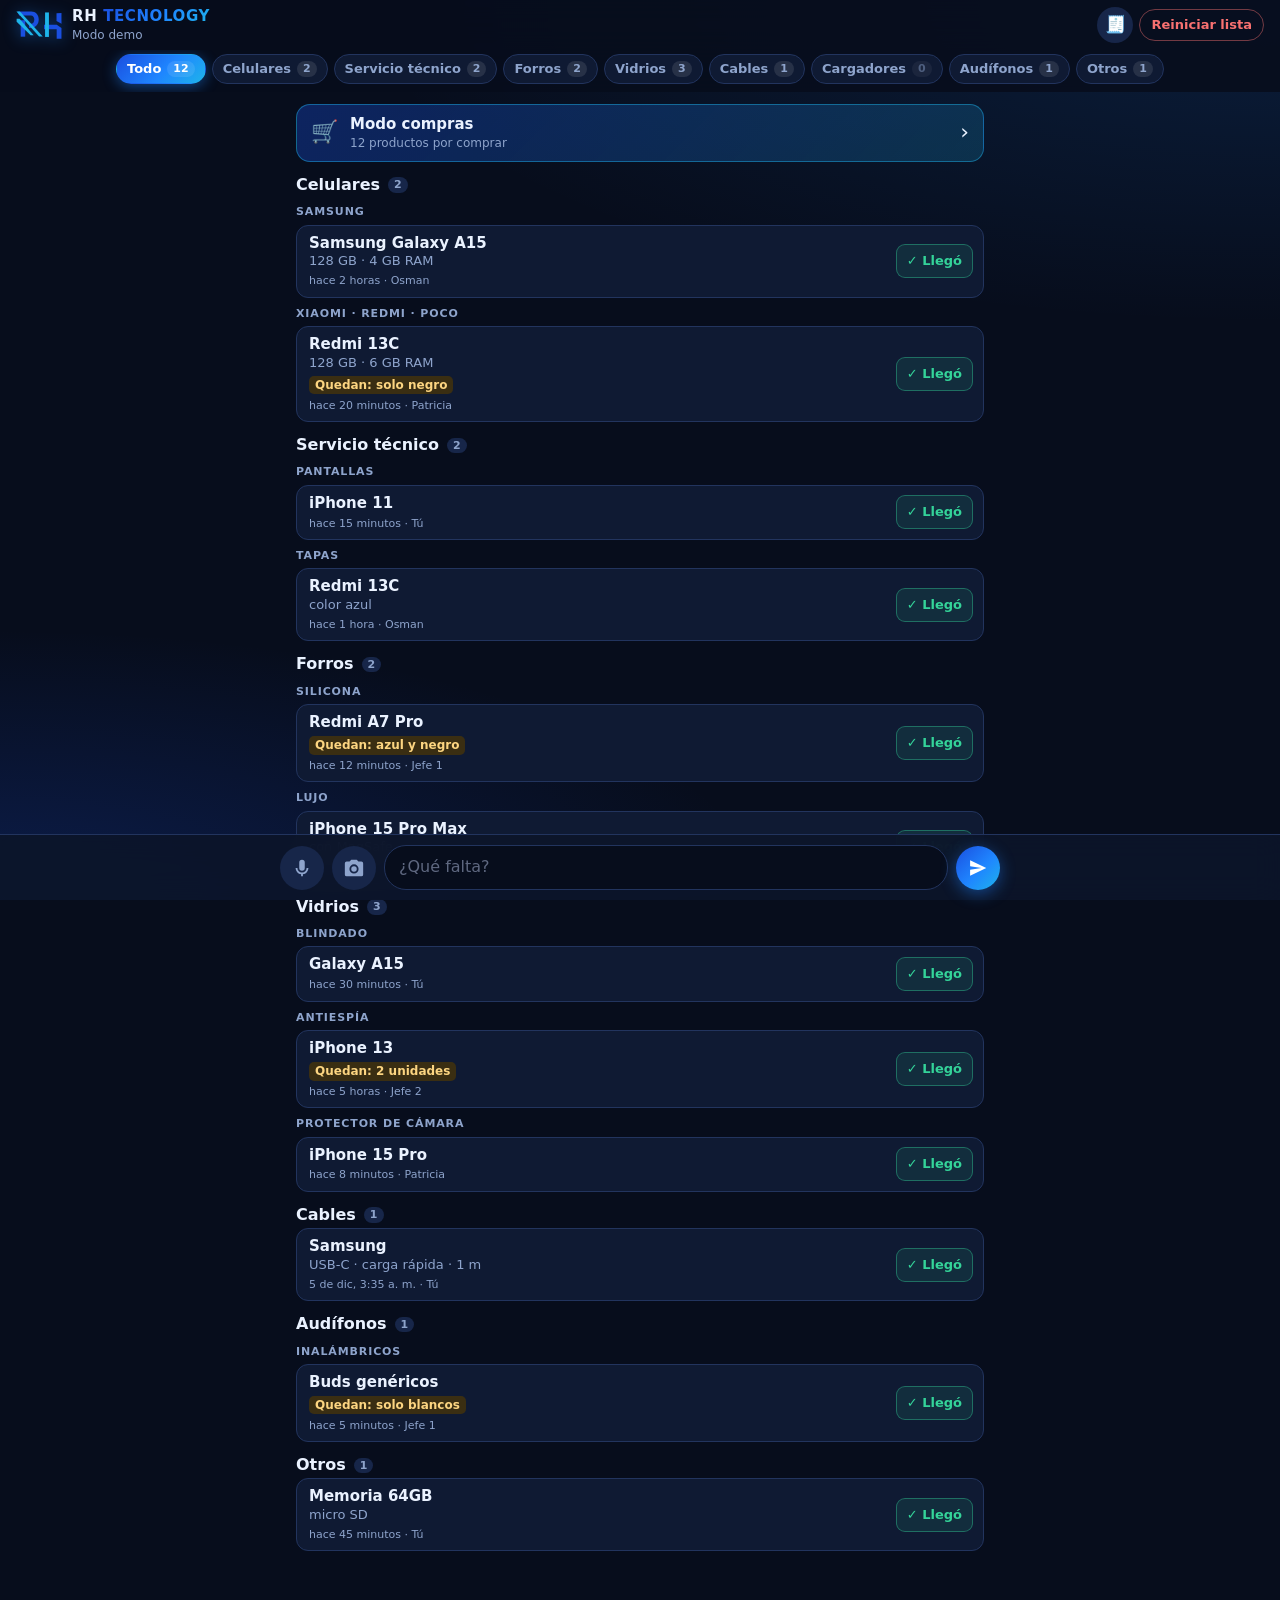
==== commit 7a028a31: "Azul rey del aviso, ícono nuevo, borrar facturas e historial de actividad - Logo, íconos y paleta co" ====
--- a/index.html
+++ b/index.html
@@ -12,7 +12,7 @@
   <!-- PWA: instalable en Android y en iPhone ("Agregar a pantalla de inicio") -->
   <link rel="manifest" href="manifest.json">
   <link rel="icon" href="icons/logo-rh.svg" type="image/svg+xml">
-  <link rel="apple-touch-icon" href="icons/apple-touch-icon.png">
+  <link rel="apple-touch-icon" href="icons/apple-touch-icon-v2.png">
   <meta name="mobile-web-app-capable" content="yes">
   <meta name="apple-mobile-web-app-capable" content="yes">
   <meta name="apple-mobile-web-app-title" content="RH Faltantes">
@@ -64,7 +64,7 @@
       </div>
     </div>
     <div class="encabezado-acciones">
-      <button type="button" id="btn-facturas" class="btn-icono btn-facturas" aria-label="Facturas de compras" title="Facturas de compras">🧾</button>
+      <button type="button" id="btn-facturas" class="btn-icono btn-facturas" aria-label="Facturas e historial" title="Facturas e historial">🧾</button>
       <button type="button" id="btn-reiniciar" class="btn btn-peligro-suave">Reiniciar lista</button>
     </div>
   </header>
@@ -82,8 +82,8 @@
   <!-- ───────── Encabezado (facturas) ───────── -->
   <header class="encabezado encabezado-facturas">
     <div class="compras-titulo">
-      <h1 class="marca-nombre">🧾 Facturas de compras</h1>
-      <p class="marca-sub">Historial de cada salida de compras</p>
+      <h1 class="marca-nombre">🧾 Facturas e historial</h1>
+      <p class="marca-sub">Compras guardadas y todo lo que se ha hecho</p>
     </div>
     <button type="button" id="btn-volver" class="btn btn-secundario">Volver</button>
   </header>
--- a/css/styles.css
+++ b/css/styles.css
@@ -6,10 +6,12 @@
 
 /* 1. Variables de diseño (tokens) ------------------------------ */
 :root {
-  /* Colores del logo RH TECNOLOGY: azul #2152B0 y celeste #1EB4EA */
-  --marca-azul: #2152b0;
+  /* Colores del logo RH TECNOLOGY: azul rey #1A4FE0 (como el aviso de la tienda),
+     azul brillante #1F86FF y celeste #1EB4EA */
+  --marca-azul: #1a4fe0;
+  --marca-brillante: #1f86ff;
   --marca-celeste: #1eb4ea;
-  --degradado: linear-gradient(135deg, #2a63d4 0%, #1eb4ea 100%);
+  --degradado: linear-gradient(135deg, #1a4fe0 0%, #1f86ff 55%, #1eb4ea 100%);
   --fondo: #070d1c;
   --superficie: #0f1a33;
   --superficie-2: #172649;
@@ -715,14 +717,14 @@
    ═════════════════════════════════════════════════════════════ */
 body {
   background:
-    radial-gradient(120% 60% at 100% 0%, rgb(30 180 234 / 0.10), transparent 60%),
-    radial-gradient(100% 50% at 0% 100%, rgb(33 82 176 / 0.18), transparent 60%),
+    radial-gradient(120% 60% at 100% 0%, rgb(31 134 255 / 0.14), transparent 60%),
+    radial-gradient(100% 50% at 0% 100%, rgb(26 79 224 / 0.24), transparent 60%),
     var(--fondo);
   background-attachment: fixed;
 }
 
 /* Logo */
-.marca-img { width: 46px; height: auto; flex: none; filter: drop-shadow(0 2px 6px rgb(30 180 234 / 0.25)); }
+.marca-img { width: 46px; height: auto; flex: none; filter: drop-shadow(0 2px 8px rgb(31 134 255 / 0.45)); }
 .marca-nombre { letter-spacing: 0.6px; }
 .marca-celeste {
   background: var(--degradado);
@@ -742,16 +744,16 @@
   border-color: transparent;
   color: #ffffff;
 }
-.btn-enviar { box-shadow: 0 4px 14px rgb(30 180 234 / 0.35); }
+.btn-enviar { box-shadow: 0 4px 16px rgb(31 134 255 / 0.45); }
 .pestana { transition: background 0.25s, color 0.25s, transform 0.15s, box-shadow 0.25s; }
 .pestana:active { transform: scale(0.95); }
-.pestana[aria-selected="true"] { box-shadow: 0 3px 12px rgb(30 180 234 / 0.35); }
+.pestana[aria-selected="true"] { box-shadow: 0 3px 14px rgb(31 134 255 / 0.45); }
 .btn, .btn-icono, .btn-llego, .btn-comprado, .btn-no-hay { transition: transform 0.12s, filter 0.2s, background 0.2s; }
 .btn:active, .btn-llego:active, .btn-comprado:active, .btn-no-hay:active { transform: scale(0.94); }
 .campo input:focus { box-shadow: 0 0 0 3px rgb(30 180 234 / 0.25); }
 .tarjeta { transition: border-color 0.2s, transform 0.15s; }
 .btn-ir-compras {
-  background: linear-gradient(135deg, rgb(33 82 176 / 0.35), rgb(30 180 234 / 0.18));
+  background: linear-gradient(135deg, rgb(26 79 224 / 0.35), rgb(30 180 234 / 0.18));
   border-color: rgb(30 180 234 / 0.45);
 }
 .btn-ir-compras-icono { display: inline-block; animation: carrito 2.6s ease-in-out infinite; }
@@ -841,3 +843,67 @@
   box-shadow: 0 4px 14px rgb(30 180 234 / 0.3);
 }
 .btn-pdf:disabled { opacity: 0.6; }
+
+
+/* ═════════════════════════════════════════════════════════════
+   14. FACTURAS | HISTORIAL
+   ═════════════════════════════════════════════════════════════ */
+.segmentos {
+  display: grid;
+  grid-template-columns: 1fr 1fr;
+  gap: 4px;
+  margin-top: 8px;
+  padding: 4px;
+  border: 1px solid var(--borde);
+  border-radius: 999px;
+  background: var(--superficie);
+}
+.segmento {
+  display: flex; align-items: center; justify-content: center; gap: 6px;
+  min-height: 38px;
+  border: 0;
+  border-radius: 999px;
+  background: transparent;
+  color: var(--texto-suave);
+  font-size: 14px;
+  font-weight: 700;
+  transition: background 0.25s, color 0.25s, box-shadow 0.25s;
+}
+.segmento[aria-selected="true"] { background: var(--degradado); color: #fff; box-shadow: 0 3px 12px rgb(31 134 255 / 0.4); }
+.segmento .contador { background: rgb(255 255 255 / 0.15); }
+
+.btn-borrar {
+  margin-right: auto;
+  background: transparent;
+  border: 1px solid rgb(248 113 113 / 0.45);
+  color: var(--peligro);
+  padding: 8px 14px;
+  font-size: 13px;
+}
+
+.actividad-dia { margin-top: 14px; }
+.actividad { margin: 0; padding: 0; list-style: none; display: grid; gap: 2px; }
+.actividad-linea {
+  display: grid;
+  grid-template-columns: 26px 1fr auto;
+  align-items: start;
+  gap: 8px;
+  padding: 8px 10px;
+  border-radius: 10px;
+  background: var(--superficie);
+  border-left: 3px solid var(--borde);
+}
+.actividad-icono { font-size: 14px; text-align: center; line-height: 1.4; color: var(--texto-suave); }
+.actividad-texto { margin: 0; font-size: 13px; line-height: 1.4; overflow-wrap: anywhere; }
+.actividad-texto strong { color: var(--texto); }
+.actividad-hora { font-size: 11px; color: var(--texto-suave); white-space: nowrap; line-height: 1.6; }
+.accion-agregar { border-left-color: var(--marca-brillante); }
+.accion-agregar .actividad-icono { color: var(--marca-brillante); font-weight: 800; }
+.accion-quitar, .accion-vaciar { border-left-color: #f59e0b; }
+.accion-quitar .actividad-icono, .accion-vaciar .actividad-icono { color: #f59e0b; font-weight: 800; }
+.accion-compra { border-left-color: var(--exito); }
+.accion-borrar_factura { border-left-color: var(--peligro); }
+.lista.entrando .actividad-linea { animation: aparecer 0.3s ease-out both; }
+.lista.entrando .actividad > :nth-child(2) { animation-delay: 0.03s; }
+.lista.entrando .actividad > :nth-child(3) { animation-delay: 0.06s; }
+.lista.entrando .actividad > :nth-child(n+4) { animation-delay: 0.09s; }
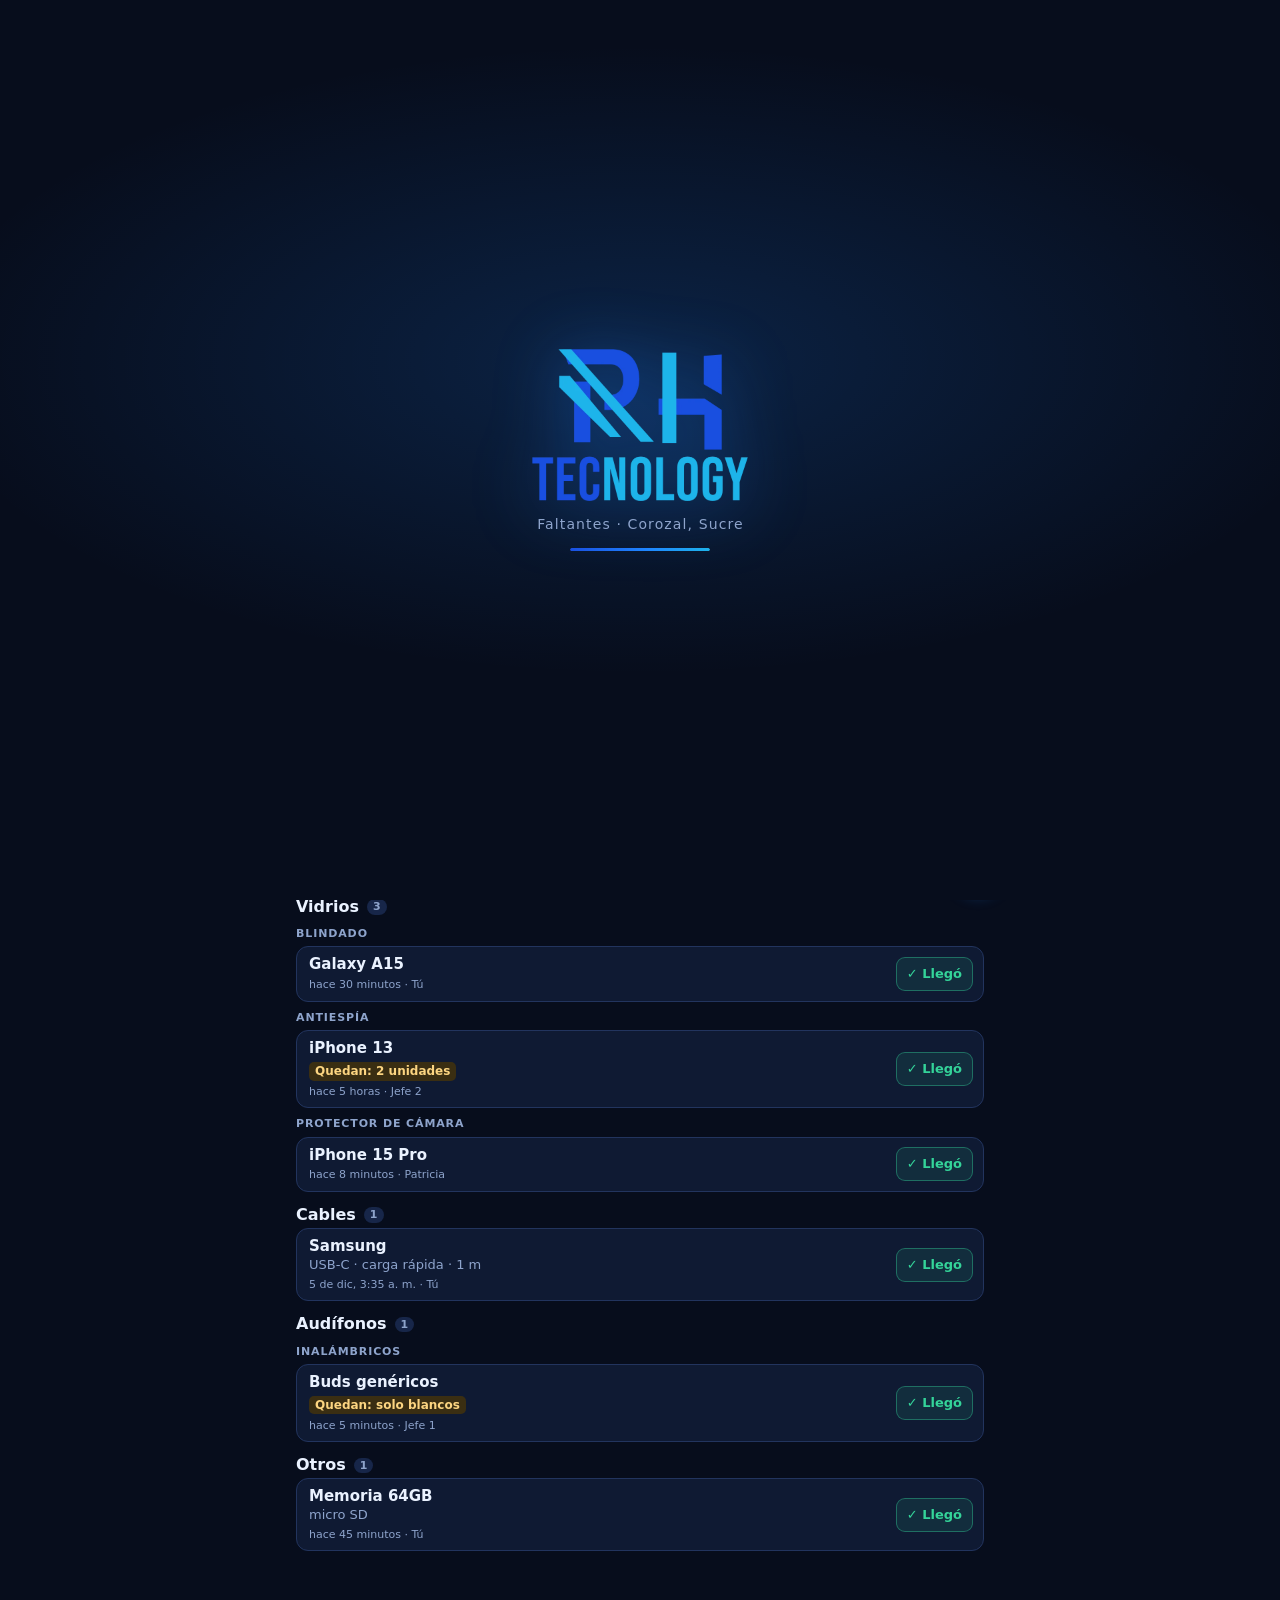
==== commit 6255f2cb: "Bienvenida de 2 segundos con el logo al abrir la app - Capa con el logo (entrada con desenfoque, des" ====
--- a/index.html
+++ b/index.html
@@ -22,6 +22,15 @@
   <link rel="stylesheet" href="css/styles.css">
 </head>
 <body data-vista="cargando" data-modo="lista">
+  <!-- ───────── Bienvenida: el logo 2 s cada vez que se abre la app ───────── -->
+  <div id="bienvenida" class="bienvenida" aria-hidden="true">
+    <div class="bienvenida-marca">
+      <img src="icons/logo.webp" alt="" class="bienvenida-logo" width="216" height="152">
+    </div>
+    <p class="bienvenida-texto">Faltantes · Corozal, Sucre</p>
+    <div class="bienvenida-barra"><span></span></div>
+  </div>
+
   <!-- ───────── Pantalla de carga ───────── -->
   <div class="vista vista-cargando" aria-label="Cargando">
     <img src="icons/logo.webp" alt="" class="cargando-logo" width="180" height="126">
--- a/css/styles.css
+++ b/css/styles.css
@@ -907,3 +907,73 @@
 .lista.entrando .actividad > :nth-child(2) { animation-delay: 0.03s; }
 .lista.entrando .actividad > :nth-child(3) { animation-delay: 0.06s; }
 .lista.entrando .actividad > :nth-child(n+4) { animation-delay: 0.09s; }
+
+
+/* ═════════════════════════════════════════════════════════════
+   15. BIENVENIDA (logo 2 s al abrir la app)
+   ═════════════════════════════════════════════════════════════ */
+.bienvenida {
+  position: fixed;
+  inset: 0;
+  z-index: 200;
+  display: grid;
+  place-content: center;
+  justify-items: center;
+  gap: 14px;
+  background:
+    radial-gradient(80% 50% at 50% 40%, rgb(31 134 255 / 0.18), transparent 70%),
+    var(--fondo);
+}
+.bienvenida-marca { position: relative; width: 216px; }
+.bienvenida-logo {
+  display: block;
+  width: 100%;
+  height: auto;
+  filter: drop-shadow(0 10px 34px rgb(31 134 255 / 0.45));
+  animation: bienvenidaLogo 1s cubic-bezier(.2,.8,.2,1) both;
+}
+/* Destello de luz que cruza el logo (recortado a su forma) */
+.bienvenida-marca::after {
+  content: '';
+  position: absolute;
+  inset: 0;
+  background: linear-gradient(110deg, transparent 35%, rgb(255 255 255 / 0.75) 50%, transparent 65%);
+  background-size: 250% 100%;
+  -webkit-mask: url(../icons/logo.webp) center / contain no-repeat;
+  mask: url(../icons/logo.webp) center / contain no-repeat;
+  animation: destello 1.1s 0.65s ease-in-out both;
+}
+.bienvenida-texto {
+  margin: 0;
+  color: var(--texto-suave);
+  font-size: 14px;
+  letter-spacing: 0.08em;
+  animation: aparecer 0.6s 0.45s ease-out both;
+}
+.bienvenida-barra {
+  width: 140px;
+  height: 3px;
+  border-radius: 999px;
+  background: var(--superficie-2);
+  overflow: hidden;
+  animation: aparecer 0.4s 0.5s ease-out both;
+}
+.bienvenida-barra span {
+  display: block;
+  height: 100%;
+  border-radius: inherit;
+  background: var(--degradado);
+  animation: llenar 1.5s 0.5s cubic-bezier(.4,0,.2,1) both;
+}
+.bienvenida.saliendo { animation: bienvenidaSalida 0.45s ease-in forwards; }
+.bienvenida.saliendo .bienvenida-marca { animation: bienvenidaZoom 0.45s ease-in forwards; }
+
+@keyframes bienvenidaLogo {
+  0% { opacity: 0; transform: scale(0.72) translateY(10px); filter: blur(10px) drop-shadow(0 10px 34px rgb(31 134 255 / 0)); }
+  60% { opacity: 1; transform: scale(1.04); filter: blur(0) drop-shadow(0 10px 34px rgb(31 134 255 / 0.6)); }
+  100% { transform: scale(1); }
+}
+@keyframes destello { from { background-position: 150% 0; } to { background-position: -50% 0; } }
+@keyframes llenar { from { width: 0; } to { width: 100%; } }
+@keyframes bienvenidaSalida { to { opacity: 0; visibility: hidden; } }
+@keyframes bienvenidaZoom { to { transform: scale(1.08); } }
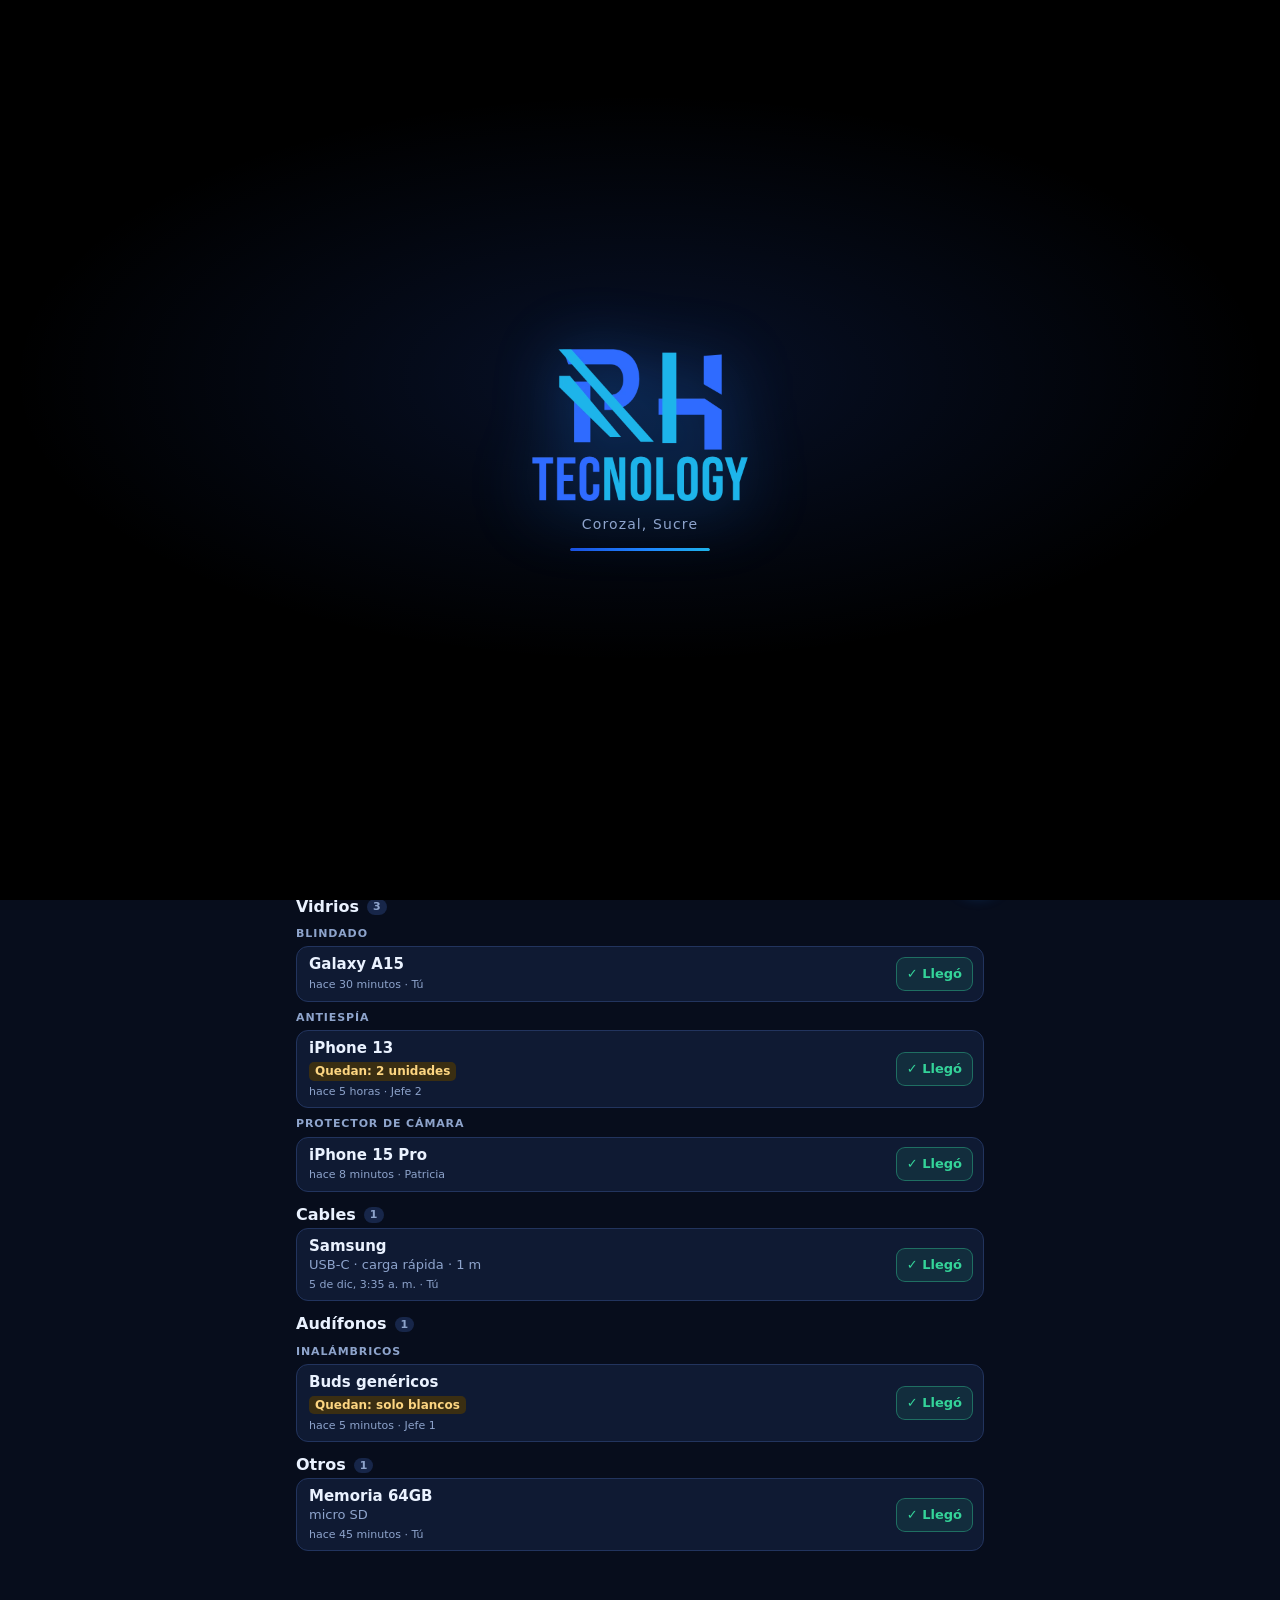
==== commit 3f3ea399: "Nombre "RH Tecnology" y logo sobre fondo negro - La app se llama "RH Tecnology" (ícono, pestaña, man" ====
--- a/index.html
+++ b/index.html
@@ -5,17 +5,17 @@
   <!-- viewport-fit=cover permite usar toda la pantalla del iPhone (con notch) -->
   <meta name="viewport" content="width=device-width, initial-scale=1, viewport-fit=cover">
   <meta name="description" content="Lista de productos faltantes de RH TECNOLOGY, Corozal (Sucre).">
-  <meta name="theme-color" content="#070d1c">
+  <meta name="theme-color" content="#000000">
   <meta name="color-scheme" content="dark">
-  <title>RH Faltantes</title>
+  <title>RH Tecnology</title>
 
   <!-- PWA: instalable en Android y en iPhone ("Agregar a pantalla de inicio") -->
   <link rel="manifest" href="manifest.json">
   <link rel="icon" href="icons/logo-rh.svg" type="image/svg+xml">
-  <link rel="apple-touch-icon" href="icons/apple-touch-icon-v2.png">
+  <link rel="apple-touch-icon" href="icons/apple-touch-icon-v3.png">
   <meta name="mobile-web-app-capable" content="yes">
   <meta name="apple-mobile-web-app-capable" content="yes">
-  <meta name="apple-mobile-web-app-title" content="RH Faltantes">
+  <meta name="apple-mobile-web-app-title" content="RH Tecnology">
   <!-- Barra de estado transparente: el contenido llega hasta arriba (por eso usamos safe-area) -->
   <meta name="apple-mobile-web-app-status-bar-style" content="black-translucent">
 
@@ -27,7 +27,7 @@
     <div class="bienvenida-marca">
       <img src="icons/logo.webp" alt="" class="bienvenida-logo" width="216" height="152">
     </div>
-    <p class="bienvenida-texto">Faltantes · Corozal, Sucre</p>
+    <p class="bienvenida-texto">Corozal, Sucre</p>
     <div class="bienvenida-barra"><span></span></div>
   </div>
 
@@ -65,7 +65,7 @@
     <div class="marca">
       <img src="icons/logo-rh.svg" alt="" class="marca-img" width="46" height="29">
       <div>
-        <h1 class="marca-nombre">RH <span class="marca-celeste">TECNOLOGY</span></h1>
+        <h1 class="marca-nombre"><span class="marca-rey">RH TEC</span><span class="marca-celeste">NOLOGY</span></h1>
         <p class="marca-sub">
           <span id="usuario-nombre">Corozal, Sucre</span>
           <button type="button" id="btn-salir" class="btn-enlace" hidden>· Salir</button>
--- a/css/styles.css
+++ b/css/styles.css
@@ -9,6 +9,7 @@
   /* Colores del logo RH TECNOLOGY: azul rey #1A4FE0 (como el aviso de la tienda),
      azul brillante #1F86FF y celeste #1EB4EA */
   --marca-azul: #1a4fe0;
+  --marca-rey-luminoso: #2f6bff; /* azul rey para texto/logo sobre fondo oscuro */
   --marca-brillante: #1f86ff;
   --marca-celeste: #1eb4ea;
   --degradado: linear-gradient(135deg, #1a4fe0 0%, #1f86ff 55%, #1eb4ea 100%);
@@ -920,9 +921,10 @@
   place-content: center;
   justify-items: center;
   gap: 14px;
+  /* Negro, como el ícono y la pantalla de arranque del celular */
   background:
-    radial-gradient(80% 50% at 50% 40%, rgb(31 134 255 / 0.18), transparent 70%),
-    var(--fondo);
+    radial-gradient(70% 45% at 50% 42%, rgb(47 107 255 / 0.16), transparent 70%),
+    #000;
 }
 .bienvenida-marca { position: relative; width: 216px; }
 .bienvenida-logo {
@@ -977,3 +979,8 @@
 @keyframes llenar { from { width: 0; } to { width: 100%; } }
 @keyframes bienvenidaSalida { to { opacity: 0; visibility: hidden; } }
 @keyframes bienvenidaZoom { to { transform: scale(1.08); } }
+
+
+/* Nombre en el encabezado con los colores del logo: "RH TEC" azul rey, "NOLOGY" celeste */
+.marca-rey { color: var(--marca-rey-luminoso); }
+.marca-nombre .marca-celeste { background: none; -webkit-background-clip: border-box; background-clip: border-box; color: var(--marca-celeste); }
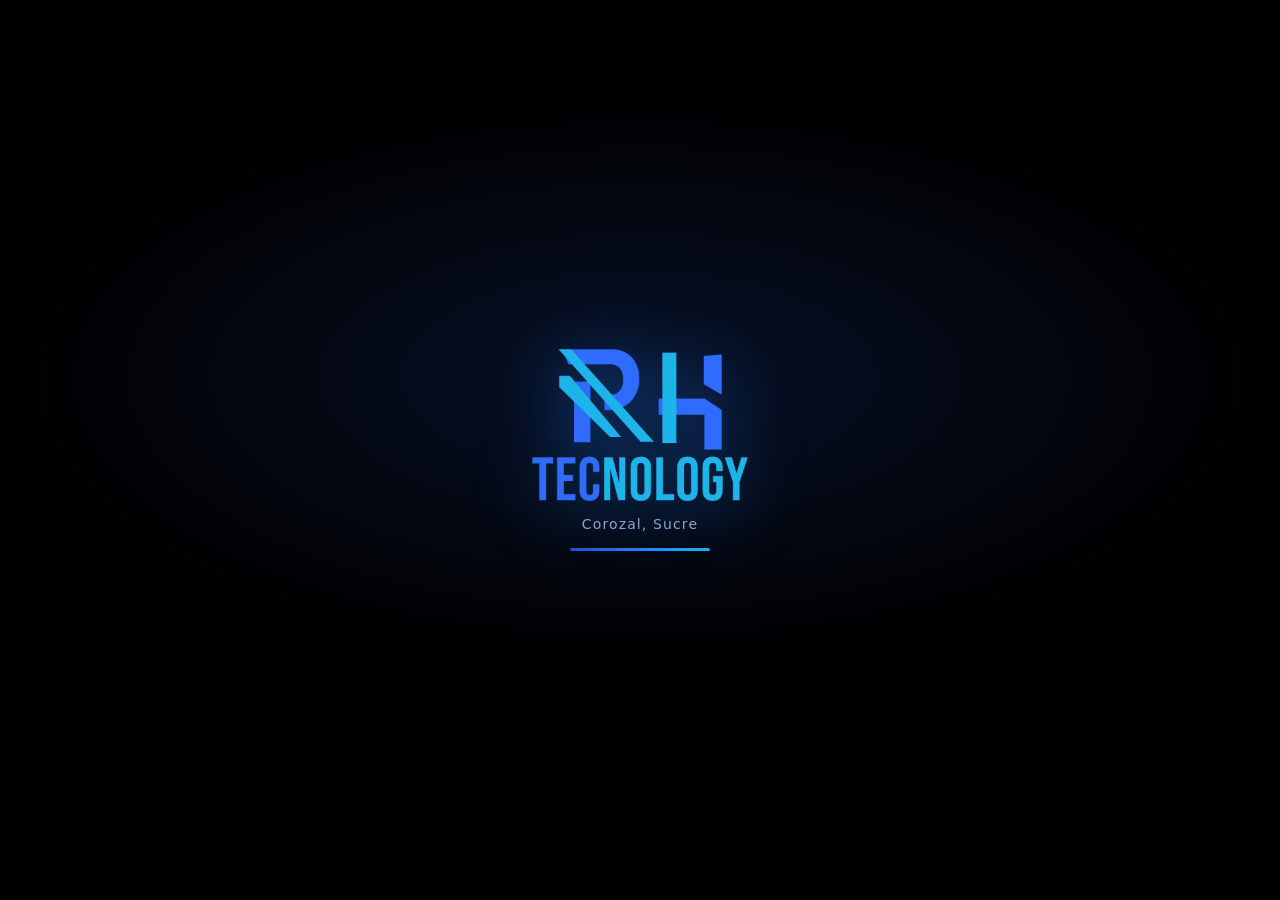
==== commit 6f550ac4: "Servicio técnico: inicio, recibir equipo, fichas, trabajos con precio, cobro y página del cliente - " ====
--- a/index.html
+++ b/index.html
@@ -4,7 +4,7 @@
   <meta charset="utf-8">
   <!-- viewport-fit=cover permite usar toda la pantalla del iPhone (con notch) -->
   <meta name="viewport" content="width=device-width, initial-scale=1, viewport-fit=cover">
-  <meta name="description" content="Lista de productos faltantes de RH TECNOLOGY, Corozal (Sucre).">
+  <meta name="description" content="Faltantes y servicio técnico de RH TECNOLOGY, Corozal (Sucre).">
   <meta name="theme-color" content="#000000">
   <meta name="color-scheme" content="dark">
   <title>RH Tecnology</title>
@@ -21,7 +21,7 @@
 
   <link rel="stylesheet" href="css/styles.css">
 </head>
-<body data-vista="cargando" data-modo="lista">
+<body data-vista="cargando" data-modo="inicio">
   <!-- ───────── Bienvenida: el logo 2 s cada vez que se abre la app ───────── -->
   <div id="bienvenida" class="bienvenida" aria-hidden="true">
     <div class="bienvenida-marca">
@@ -41,7 +41,7 @@
     <form id="form-login" class="login-caja" novalidate>
       <img src="icons/logo.webp" alt="" class="login-logo" width="216" height="152">
       <h1 id="login-titulo" class="solo-lectores">RH TECNOLOGY</h1>
-      <p class="login-sub">Lista de faltantes · Corozal, Sucre</p>
+      <p class="login-sub">Faltantes y servicio técnico · Corozal, Sucre</p>
 
       <label class="campo">
         <span>Correo</span>
@@ -60,6 +60,12 @@
 
   <!-- ───────── App ───────── -->
   <div class="vista vista-app">
+  <!-- ───────── Inicio: Faltantes y Servicio técnico (se llena desde JS) ───────── -->
+  <section id="inicio" class="inicio" aria-label="Inicio"></section>
+
+  <!-- ───────── Servicio técnico (se llena desde js/servicio/app.js) ───────── -->
+  <div id="servicio" class="servicio"></div>
+
   <!-- ───────── Encabezado (lista) ───────── -->
   <header class="encabezado encabezado-lista">
     <div class="marca">
@@ -73,6 +79,7 @@
       </div>
     </div>
     <div class="encabezado-acciones">
+      <button type="button" id="btn-inicio" class="btn-icono btn-facturas" aria-label="Inicio" title="Inicio">🏠</button>
       <button type="button" id="btn-facturas" class="btn-icono btn-facturas" aria-label="Facturas e historial" title="Facturas e historial">🧾</button>
       <button type="button" id="btn-reiniciar" class="btn btn-peligro-suave">Reiniciar lista</button>
     </div>
--- a/css/styles.css
+++ b/css/styles.css
@@ -984,3 +984,293 @@
 /* Nombre en el encabezado con los colores del logo: "RH TEC" azul rey, "NOLOGY" celeste */
 .marca-rey { color: var(--marca-rey-luminoso); }
 .marca-nombre .marca-celeste { background: none; -webkit-background-clip: border-box; background-clip: border-box; color: var(--marca-celeste); }
+
+
+/* ═════════════════════════════════════════════════════════════
+   15. INICIO (Faltantes | Servicio técnico)
+   ═════════════════════════════════════════════════════════════ */
+.inicio, .servicio { display: none; }
+body[data-modo="inicio"] .inicio { display: block; }
+body[data-modo="servicio"] .servicio { display: block; }
+body[data-modo="inicio"] :is(.encabezado-lista, .pestanas, #lista, .barra),
+body[data-modo="servicio"] :is(.encabezado-lista, .pestanas, #lista, .barra) { display: none; }
+
+.inicio {
+  min-height: 100dvh;
+  padding: calc(28px + var(--seguro-arriba)) calc(var(--margen-x) + var(--seguro-der))
+           calc(28px + var(--seguro-abajo)) calc(var(--margen-x) + var(--seguro-izq));
+  max-width: 720px;
+  margin: 0 auto;
+}
+.inicio-encabezado { display: grid; justify-items: center; gap: 6px; margin-bottom: 28px; text-align: center; }
+.inicio-logo { width: 150px; height: auto; }
+.inicio-tarjetas { display: grid; grid-template-columns: 1fr 1fr; gap: 12px; }
+.inicio-tarjeta {
+  position: relative;
+  display: grid; justify-items: start; align-content: end; gap: 4px;
+  min-height: 170px;
+  padding: 16px;
+  border: 1px solid var(--borde);
+  border-radius: 20px;
+  background: var(--superficie);
+  color: var(--texto);
+  text-align: left;
+  overflow: hidden;
+  animation: aparecer 0.4s cubic-bezier(.2,.8,.2,1) both;
+  transition: transform 0.15s;
+}
+.inicio-tarjeta:active { transform: scale(0.97); }
+.inicio-tarjeta::before {
+  content: ''; position: absolute; inset: 0; opacity: 0.22; pointer-events: none;
+  background: radial-gradient(120% 90% at 100% 0%, var(--c1), transparent 60%);
+}
+.inicio-faltantes { --c1: #1f86ff; }
+.inicio-servicio { --c1: #34d399; animation-delay: 0.06s; }
+.inicio-icono { font-size: 40px; line-height: 1; margin-bottom: auto; }
+.inicio-titulo { font-size: 18px; }
+.inicio-linea { color: var(--texto-suave); font-size: 13px; line-height: 1.3; }
+
+/* ═════════════════════════════════════════════════════════════
+   16. SERVICIO TÉCNICO
+   ═════════════════════════════════════════════════════════════ */
+.st-encabezado { justify-content: flex-start; }
+.st-volver { flex: none; width: 40px; height: 40px; padding: 0; font-size: 24px; line-height: 1; }
+.st-titulo { flex: 1; min-width: 0; }
+.st-titulo .marca-nombre { overflow: hidden; text-overflow: ellipsis; white-space: nowrap; }
+.st-cuerpo { padding-bottom: calc(110px + var(--seguro-abajo)); }
+.st-buscar {
+  width: 100%; min-height: 44px; margin-top: 4px; padding: 0 14px;
+  border: 1px solid var(--borde); border-radius: 12px;
+  background: var(--superficie); color: var(--texto); font-size: 16px;
+}
+.st-buscar:focus { border-color: var(--acento); outline: none; }
+.segmentos-3 { grid-template-columns: repeat(3, 1fr); margin-bottom: 12px; }
+.segmentos-3 .segmento { font-size: 13px; gap: 4px; padding: 0 4px; }
+
+.st-tarjeta { cursor: pointer; align-items: stretch; }
+.st-tarjeta:active { border-color: var(--marca-brillante); }
+.st-fila { display: flex; align-items: center; justify-content: space-between; gap: 8px; }
+.st-num { color: var(--texto-suave); font-size: 12px; font-weight: 700; }
+.st-problema { margin: 6px 0 0; font-size: 14px; overflow-wrap: anywhere; }
+.st-pie { margin-top: 8px; color: var(--texto-suave); font-size: 13px; }
+.st-pie span { min-width: 0; overflow: hidden; text-overflow: ellipsis; white-space: nowrap; }
+.st-pie strong { color: var(--texto); flex: none; }
+.st-dias { margin: 6px 0 0; color: var(--texto-suave); font-size: 13px; }
+.st-por-vencer { color: var(--aviso-texto); }
+.st-vencido { color: var(--peligro); font-weight: 700; }
+.st-debe { background: var(--aviso-fondo); color: var(--aviso-texto); }
+.st-candado { margin: 18px 0; color: var(--texto-suave); font-size: 13px; text-align: center; }
+.st-botones { display: flex; flex-wrap: wrap; gap: 8px; margin-top: 10px; }
+.st-botones .btn { padding: 9px 14px; font-size: 14px; }
+.st-tarjeta .st-botones .btn { flex: 1; }
+.st-fab {
+  position: fixed; z-index: 15;
+  right: calc(var(--margen-x) + var(--seguro-der));
+  bottom: calc(18px + var(--seguro-abajo));
+  min-height: 54px; padding: 0 22px;
+  border: 0; border-radius: 999px;
+  background: var(--degradado); color: #fff;
+  font-size: 16px; font-weight: 800;
+  box-shadow: 0 10px 28px rgb(31 134 255 / 0.45);
+}
+.st-fab:active { transform: scale(0.96); }
+
+/* Ficha */
+.st-ficha { display: grid; gap: 12px; padding-top: 8px; }
+.st-seccion { display: block; padding: 14px; }
+.st-seccion-titulo { margin: 0 0 10px; font-size: 15px; }
+.st-datos { display: grid; grid-template-columns: auto 1fr; gap: 6px 12px; margin: 0; font-size: 14px; }
+.st-datos dt { color: var(--texto-suave); }
+.st-datos dd { margin: 0; overflow-wrap: anywhere; }
+.st-nota { margin: 6px 0; color: var(--texto-suave); font-size: 13px; }
+.st-aviso { color: var(--aviso-texto); }
+.st-historial { display: grid; gap: 0; margin: 0; padding: 0; list-style: none; }
+.st-evento {
+  position: relative; display: grid; gap: 2px;
+  padding: 0 0 12px 20px;
+  border-left: 2px solid var(--borde);
+  margin-left: 5px;
+  font-size: 14px; overflow-wrap: anywhere;
+}
+.st-evento:last-child { border-left-color: transparent; padding-bottom: 0; }
+.st-evento::before {
+  content: ''; position: absolute; left: -7px; top: 3px;
+  width: 12px; height: 12px; border-radius: 50%;
+  background: var(--c); box-shadow: 0 0 0 3px var(--superficie);
+}
+.st-evento small { color: var(--texto-suave); font-size: 12px; }
+
+.st-clave {
+  display: flex; align-items: center; gap: 12px;
+  margin-top: 8px; padding: 10px;
+  border: 1px solid var(--borde); border-radius: 12px;
+  background: var(--superficie-2);
+}
+.st-clave.ok { border-color: rgb(52 211 153 / 0.6); }
+.st-clave.no { opacity: 0.6; }
+.st-clave .patron-dibujo { flex: none; border-radius: 10px; background: #0b1428; }
+.st-pin {
+  flex: none; min-width: 80px; padding: 10px 12px;
+  border-radius: 10px; background: #0b1428;
+  font: 800 20px/1.2 ui-monospace, monospace; letter-spacing: 2px; text-align: center; overflow-wrap: anywhere;
+}
+.st-clave-info { display: grid; gap: 4px; justify-items: start; min-width: 0; font-size: 14px; }
+.st-clave-info small { color: var(--texto-suave); }
+.st-clave-info .etiqueta { margin: 0; }
+.st-mini { display: flex; gap: 6px; flex-wrap: wrap; }
+.st-mini button {
+  padding: 5px 10px; border: 1px solid var(--borde); border-radius: 999px;
+  background: var(--superficie); color: var(--texto); font-size: 12px;
+}
+.st-ver { width: 100%; }
+
+.st-fotos { display: grid; grid-template-columns: repeat(auto-fill, minmax(96px, 1fr)); gap: 8px; margin: 8px 0; }
+.st-foto { position: relative; margin: 0; }
+.st-foto img, .st-foto-vacia {
+  display: block; width: 100%; aspect-ratio: 1; object-fit: cover;
+  border-radius: 10px; background: var(--superficie-2);
+}
+.st-foto-vacia { display: grid; place-items: center; font-size: 28px; }
+.st-foto figcaption { margin-top: 4px; color: var(--texto-suave); font-size: 11px; line-height: 1.25; overflow-wrap: anywhere; }
+.st-elegir .st-foto { opacity: 0.45; cursor: pointer; transition: opacity 0.2s; }
+.st-elegir .st-foto.on { opacity: 1; }
+.st-elegir .st-foto.on::after {
+  content: '✓'; position: absolute; top: 6px; right: 6px;
+  display: grid; place-items: center; width: 24px; height: 24px; border-radius: 50%;
+  background: var(--exito); color: #04261a; font-weight: 800;
+}
+.st-vista-previa { width: 100%; max-height: 40vh; object-fit: contain; border-radius: 12px; background: #000; }
+
+.st-plata { display: grid; grid-template-columns: repeat(3, 1fr); gap: 8px; text-align: center; }
+.st-plata > div, .st-caja > div { display: grid; gap: 2px; padding: 10px 6px; border-radius: 12px; background: var(--superficie-2); }
+.st-plata small, .st-caja small { color: var(--texto-suave); font-size: 12px; }
+.st-plata b, .st-caja b { font-size: 16px; }
+.st-debe-txt { color: var(--aviso-texto); }
+.st-ok-txt { color: var(--exito); }
+.st-pagos { display: grid; gap: 6px; margin: 10px 0 0; padding: 0; list-style: none; font-size: 13px; }
+.st-pagos li { display: flex; justify-content: space-between; gap: 8px; color: var(--texto-suave); }
+.st-pagos strong { color: var(--texto); }
+.st-grande { width: 100%; min-height: 54px; border: 0; border-radius: 14px; font-size: 16px; font-weight: 800; }
+.st-grande.btn-exito { background: var(--exito); color: #04261a; }
+.st-grande.btn-principal { background: var(--degradado); color: #fff; }
+.st-grande:disabled { opacity: 0.6; }
+.st-ancho { width: 100%; }
+.st-caja { display: grid; grid-template-columns: repeat(3, 1fr); gap: 8px; text-align: center; }
+.st-caja-total { grid-column: 1 / -1; background: var(--degradado) !important; color: #fff; }
+.st-caja-total small { color: rgb(255 255 255 / 0.85) !important; }
+.st-caja-total b { font-size: 22px; }
+
+/* Formularios del servicio */
+.st-form { display: grid; gap: 10px; padding-top: 8px; }
+.st-form .dos { display: grid; grid-template-columns: 1fr 1fr; gap: 10px; }
+.st-input {
+  width: 100%; min-height: 46px; padding: 10px 12px;
+  border: 1px solid var(--borde); border-radius: 12px;
+  background: var(--superficie); color: var(--texto); font: inherit; font-size: 16px;
+}
+textarea.st-input { resize: vertical; line-height: 1.4; }
+.st-input:focus { border-color: var(--acento); outline: none; }
+.st-input.ia { border-color: var(--marca-celeste); box-shadow: 0 0 0 3px rgb(30 180 234 / 0.18); }
+.st-etiqueta { margin-top: 4px; color: var(--texto-suave); font-size: 14px; }
+.st-chips { display: flex; flex-wrap: wrap; gap: 8px; }
+.st-chip {
+  min-height: 38px; padding: 0 14px;
+  border: 1px solid var(--borde); border-radius: 999px;
+  background: var(--superficie); color: var(--texto); font-size: 14px;
+}
+.st-chip.on { border-color: transparent; background: var(--degradado); color: #fff; font-weight: 700; }
+.st-check { display: flex; align-items: center; gap: 10px; font-size: 15px; }
+.st-check input { width: 20px; height: 20px; accent-color: var(--marca-celeste); }
+.st-ia { display: grid; grid-template-columns: repeat(3, 1fr); gap: 8px; }
+.st-ia-btn {
+  display: grid; place-items: center; min-height: 52px;
+  border: 1px solid var(--marca-brillante); border-radius: 14px;
+  background: rgb(31 134 255 / 0.12); color: var(--texto); font-size: 15px; font-weight: 700; cursor: pointer;
+}
+.st-ia-btn.grabando { border-color: var(--peligro); background: rgb(248 113 113 / 0.18); animation: pulso 1.2s infinite; }
+@keyframes pulso { 50% { box-shadow: 0 0 0 6px rgb(248 113 113 / 0.15); } }
+.st-ia-estado { min-height: 1.2em; }
+.st-zona-clave { display: grid; justify-items: center; gap: 6px; }
+.patron-editor { width: 240px; max-width: 100%; aspect-ratio: 1; border-radius: 16px; background: #0b1428; user-select: none; -webkit-user-select: none; }
+.patron-editor svg { width: 100% !important; height: 100% !important; display: block; }
+
+/* Hoja inferior */
+.hoja-velo {
+  position: fixed; inset: 0; z-index: 25;
+  display: flex; align-items: flex-end; justify-content: center;
+  background: rgb(0 0 0 / 0); transition: background 0.2s;
+}
+.hoja-velo.abierta { background: rgb(0 0 0 / 0.6); }
+.hoja-velo.cerrando { background: rgb(0 0 0 / 0); }
+.hoja-st {
+  display: grid; gap: 10px;
+  width: min(100%, 560px); max-height: 90dvh; overflow-y: auto; overscroll-behavior: contain;
+  padding: 14px calc(var(--margen-x) + var(--seguro-der)) calc(18px + var(--seguro-abajo)) calc(var(--margen-x) + var(--seguro-izq));
+  border: 1px solid var(--borde); border-bottom: 0; border-radius: 20px 20px 0 0;
+  background: var(--superficie);
+  transform: translateY(100%); transition: transform 0.25s cubic-bezier(.2,.8,.2,1);
+}
+.hoja-velo.abierta .hoja-st { transform: none; }
+.hoja-velo.cerrando .hoja-st { transform: translateY(100%); }
+.hoja-encabezado { display: flex; align-items: center; justify-content: space-between; gap: 10px; }
+.hoja-encabezado h3 { margin: 0; font-size: 17px; }
+.hoja-cerrar { width: 36px; height: 36px; border: 0; border-radius: 50%; background: var(--superficie-2); color: var(--texto); font-size: 16px; }
+.st-hoja-botones { justify-content: flex-end; position: sticky; bottom: calc(-18px - var(--seguro-abajo)); padding: 10px 0 4px; background: var(--superficie); }
+.st-hoja-botones .btn { flex: 1; }
+.btn-whatsapp { background: #25d366; color: #052e16; }
+
+@media (max-width: 380px) {
+  .st-form .dos { grid-template-columns: 1fr; }
+  .inicio-tarjeta { min-height: 150px; padding: 14px; }
+}
+
+/* ═════════════════════════════════════════════════════════════
+   17. PÁGINA DEL CLIENTE (orden.html)
+   ═════════════════════════════════════════════════════════════ */
+.pagina-cliente { min-height: 100dvh; }
+.cliente {
+  display: grid; gap: 12px;
+  max-width: 560px; margin: 0 auto;
+  padding: calc(20px + var(--seguro-arriba)) calc(var(--margen-x) + var(--seguro-der))
+           calc(28px + var(--seguro-abajo)) calc(var(--margen-x) + var(--seguro-izq));
+}
+.cliente-logo { justify-self: center; width: 140px; height: auto; margin-bottom: 4px; }
+#contenido { display: grid; gap: 12px; }
+.cliente-tarjeta { padding: 16px; border: 1px solid var(--borde); border-radius: 18px; background: var(--superficie); animation: aparecer 0.35s ease-out both; }
+.cliente-tarjeta h2 { margin: 0 0 10px; font-size: 16px; }
+.cliente-centro { display: grid; justify-items: center; gap: 6px; text-align: center; }
+.cliente-hola { margin: 0; color: var(--texto-suave); }
+.cliente-titulo { margin: 2px 0 6px; font-size: 24px; line-height: 1.2; }
+.cliente-equipo { margin: 0; font-size: 17px; font-weight: 700; }
+.cliente-nota { margin: 4px 0 0; color: var(--texto-suave); font-size: 14px; }
+.cliente-pasos { display: grid; gap: 6px; margin: 0; padding-left: 20px; }
+.cliente-fotos { display: grid; grid-template-columns: repeat(2, 1fr); gap: 10px; }
+.cliente-fotos figure { margin: 0; }
+.cliente-fotos img { display: block; width: 100%; aspect-ratio: 1; object-fit: cover; border-radius: 12px; background: var(--superficie-2); }
+.cliente-fotos figcaption { margin-top: 4px; color: var(--texto-suave); font-size: 13px; }
+.cliente-aviso { margin: 0; padding: 12px 14px; border-radius: 14px; background: var(--aviso-fondo); color: var(--aviso-texto); font-size: 14px; }
+.cliente-pie { margin-top: 8px; color: var(--texto-suave); font-size: 13px; text-align: center; }
+.cliente-pie p { margin: 2px 0; }
+.cliente-condiciones { margin-top: 10px !important; font-size: 12px; opacity: 0.8; }
+
+/* Trabajos con precio */
+.st-trabajos { display: grid; gap: 0; margin: 0 0 12px; padding: 0; list-style: none; font-size: 15px; }
+.st-trabajos li { display: flex; justify-content: space-between; gap: 10px; padding: 7px 0; border-bottom: 1px dashed var(--borde); }
+.st-trabajos li span { min-width: 0; overflow-wrap: anywhere; }
+.st-trabajos strong { flex: none; }
+.st-trabajos .st-descuento { color: var(--exito); }
+.st-trabajos .st-total { border-bottom: 0; font-size: 17px; font-weight: 800; }
+.st-trabajos-linea { margin: 4px 0 0; color: var(--marca-celeste); font-size: 13px; overflow-wrap: anywhere; }
+.st-editor-trabajos { display: grid; gap: 10px; padding: 12px; border: 1px solid var(--borde); border-radius: 14px; background: rgb(15 26 51 / 0.6); }
+.st-editor-filas { display: grid; gap: 8px; }
+.st-editor-fila { display: grid; grid-template-columns: 1fr 120px 40px; gap: 6px; align-items: center; }
+.st-editor-fila .st-input { min-height: 44px; }
+.st-quitar { width: 40px; height: 44px; border: 1px solid var(--borde); border-radius: 12px; background: var(--superficie-2); color: var(--peligro); font-size: 15px; }
+.st-atajos .st-chip { min-height: 34px; padding: 0 12px; font-size: 13px; }
+.st-editor-descuento { display: grid; grid-template-columns: 1fr 120px; gap: 8px; align-items: center; color: var(--texto-suave); font-size: 14px; padding-right: 46px; }
+.st-editor-total { display: flex; justify-content: space-between; align-items: baseline; gap: 8px; padding-top: 8px; border-top: 1px solid var(--borde); color: var(--texto-suave); font-size: 13px; }
+.st-editor-total strong { color: var(--texto); font-size: 18px; }
+@media (max-width: 380px) {
+  .st-editor-fila { grid-template-columns: 1fr 100px 40px; }
+  .st-editor-descuento { grid-template-columns: 1fr 100px; }
+}
